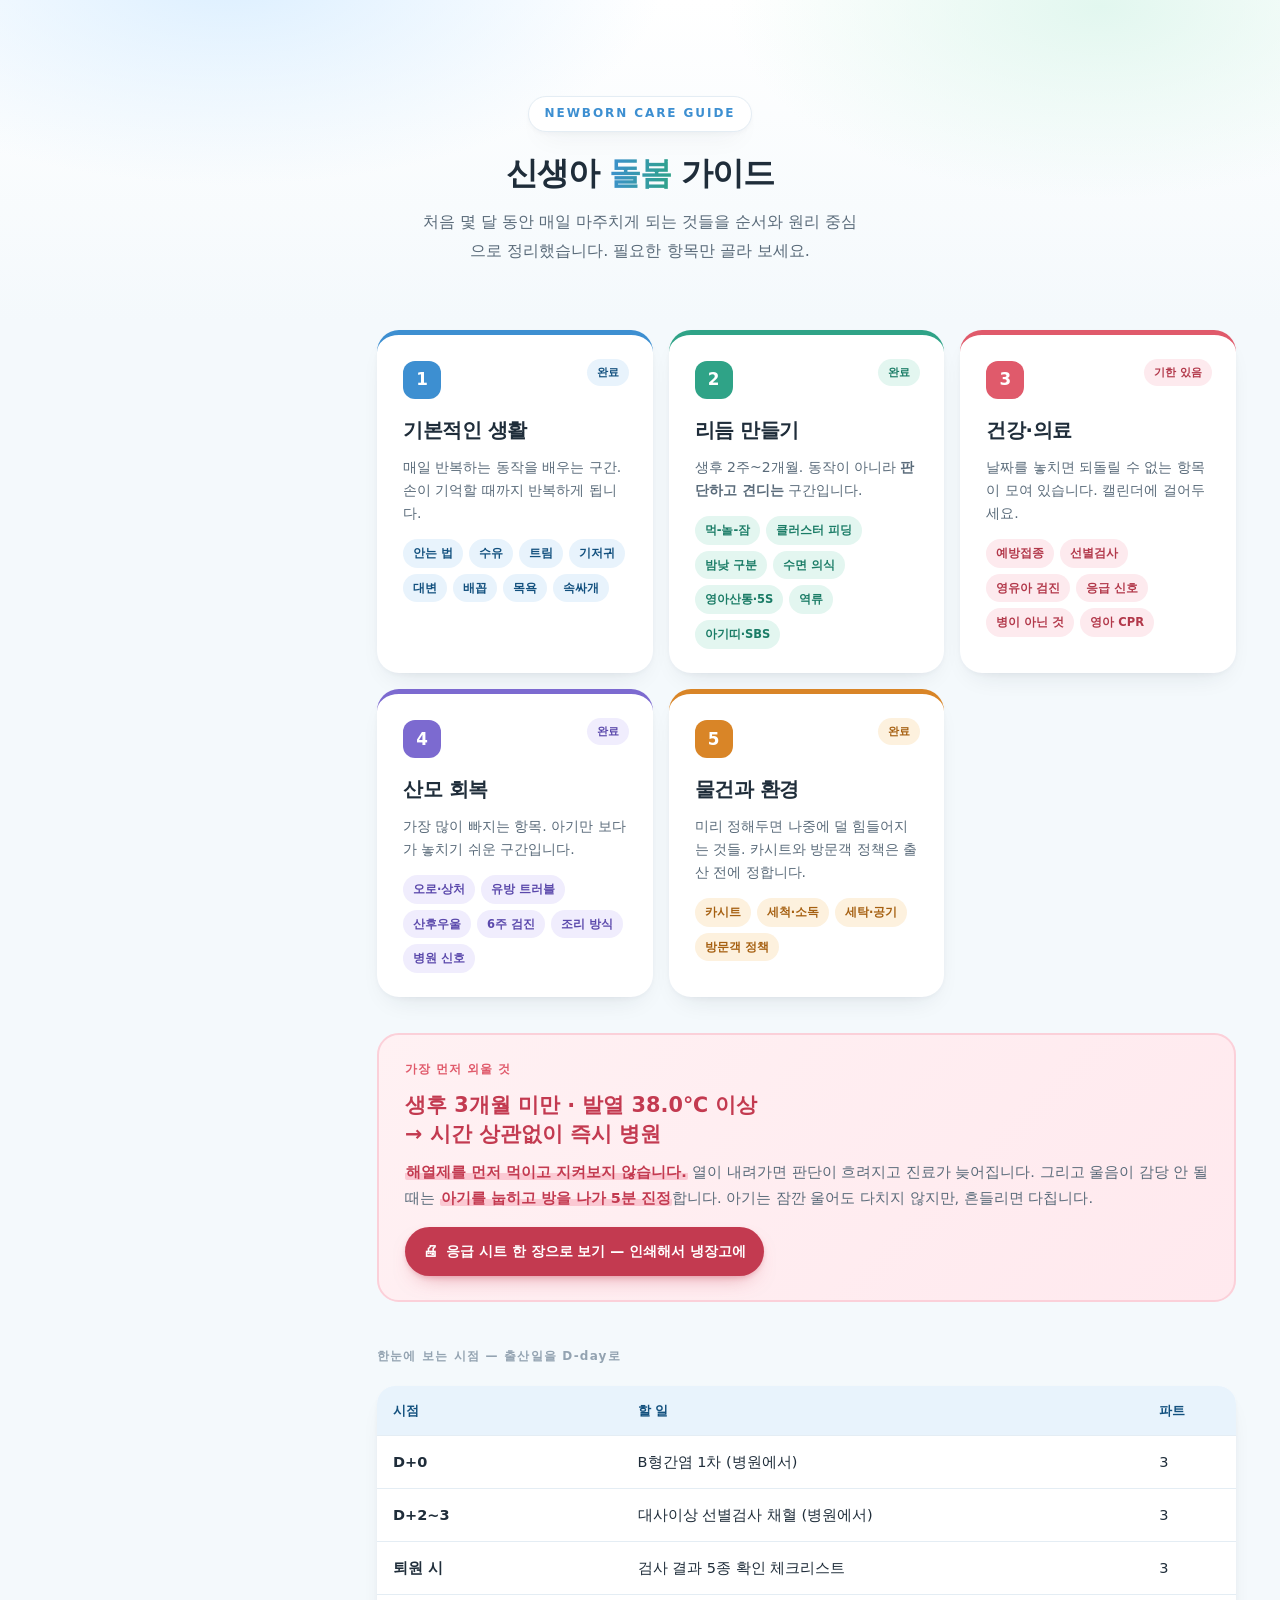
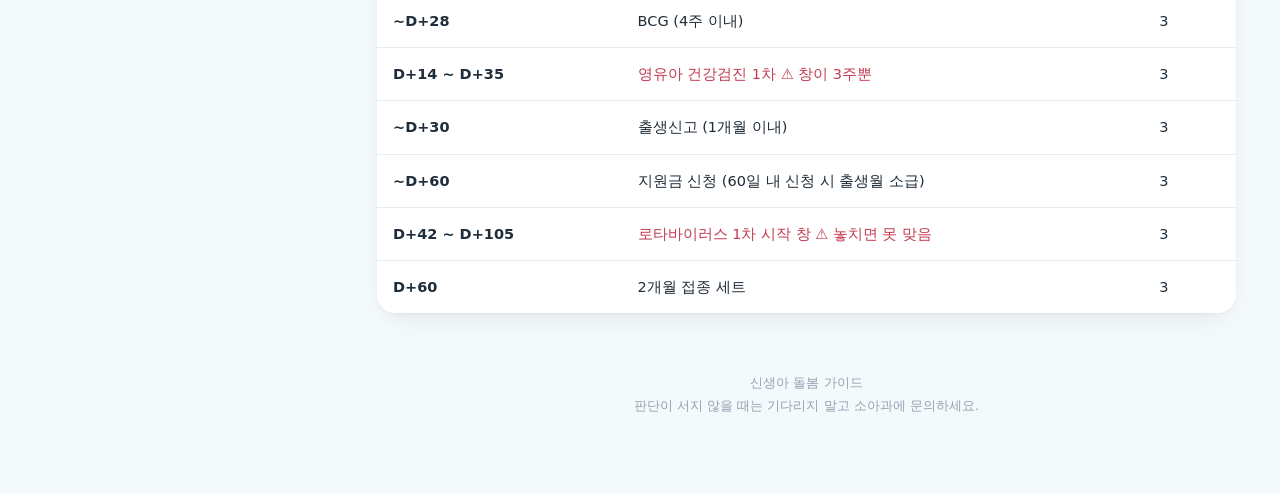
==== index.html @ a9ea8e29 "feat: PART 4·5 본문 작성 및 응급 시트 추가 - PART 4 산모 회복: 오로·상처, 유방 트러블, 산후우울, 6주 검진,   조리 방식, 산모 응급 신호 섹션 작성 " ====
<!DOCTYPE html>
<html lang="ko">
<head>
<meta charset="UTF-8">
<meta name="viewport" content="width=device-width, initial-scale=1">
<title>신생아 돌봄 가이드</title>
<link rel="stylesheet" href="style.css">
</head>
<body class="home">

<div class="hero">
  <div class="wrap">
    <p class="eyebrow">NEWBORN CARE GUIDE</p>
    <h1>신생아 <span class="grad">돌봄</span> 가이드</h1>
    <p class="lede">처음 몇 달 동안 매일 마주치게 되는 것들을 순서와 원리 중심으로 정리했습니다. 필요한 항목만 골라 보세요.</p>
  </div>
</div>

<main class="wrap" style="max-width:1000px">

  <div class="cards">

    <a class="card ready" href="part1.html" style="--c:#3d8fd1;--cbg:#e8f3fc;--cdk:#12507e">
      <span class="flag">완료</span>
      <span class="cnum">1</span>
      <h3>기본적인 생활</h3>
      <p>매일 반복하는 동작을 배우는 구간. 손이 기억할 때까지 반복하게 됩니다.</p>
      <div class="tags">
        <span>안는 법</span><span>수유</span><span>트림</span><span>기저귀</span>
        <span>대변</span><span>배꼽</span><span>목욕</span><span>속싸개</span>
      </div>
    </a>

    <a class="card ready" href="part2.html" style="--c:#2fa387;--cbg:#e3f6f0;--cdk:#1a7c66">
      <span class="flag">완료</span>
      <span class="cnum">2</span>
      <h3>리듬 만들기</h3>
      <p>생후 2주~2개월. 동작이 아니라 <b>판단하고 견디는</b> 구간입니다.</p>
      <div class="tags">
        <span>먹-놀-잠</span><span>클러스터 피딩</span><span>밤낮 구분</span>
        <span>수면 의식</span><span>영아산통·5S</span><span>역류</span><span>아기띠·SBS</span>
      </div>
    </a>

    <a class="card ready" href="part3.html" style="--c:#e05a6b;--cbg:#fdeaee;--cdk:#b2384a">
      <span class="flag">기한 있음</span>
      <span class="cnum">3</span>
      <h3>건강·의료</h3>
      <p>날짜를 놓치면 되돌릴 수 없는 항목이 모여 있습니다. 캘린더에 걸어두세요.</p>
      <div class="tags">
        <span>예방접종</span><span>선별검사</span><span>영유아 검진</span>
        <span>응급 신호</span><span>병이 아닌 것</span><span>영아 CPR</span>
      </div>
    </a>

    <a class="card ready" href="part4.html" style="--c:#7c6ad0;--cbg:#f0edfd;--cdk:#5a48ab">
      <span class="flag">완료</span>
      <span class="cnum">4</span>
      <h3>산모 회복</h3>
      <p>가장 많이 빠지는 항목. 아기만 보다가 놓치기 쉬운 구간입니다.</p>
      <div class="tags">
        <span>오로·상처</span><span>유방 트러블</span><span>산후우울</span>
        <span>6주 검진</span><span>조리 방식</span><span>병원 신호</span>
      </div>
    </a>

    <a class="card ready" href="part5.html" style="--c:#d98527;--cbg:#fdf1de;--cdk:#a55f10">
      <span class="flag">완료</span>
      <span class="cnum">5</span>
      <h3>물건과 환경</h3>
      <p>미리 정해두면 나중에 덜 힘들어지는 것들. 카시트와 방문객 정책은 출산 전에 정합니다.</p>
      <div class="tags">
        <span>카시트</span><span>세척·소독</span><span>세탁·공기</span><span>방문객 정책</span>
      </div>
    </a>

  </div>

  <div class="home-note">
    <h4>가장 먼저 외울 것</h4>
    <p class="big">생후 3개월 미만 · 발열 38.0℃ 이상<br>→ 시간 상관없이 즉시 병원</p>
    <p><strong>해열제를 먼저 먹이고 지켜보지 않습니다.</strong> 열이 내려가면 판단이 흐려지고 진료가 늦어집니다. 그리고 울음이 감당 안 될 때는 <strong>아기를 눕히고 방을 나가 5분 진정</strong>합니다. 아기는 잠깐 울어도 다치지 않지만, 흔들리면 다칩니다.</p>
    <p class="sheet-link"><a href="emergency.html">응급 시트 한 장으로 보기 — 인쇄해서 냉장고에</a></p>
  </div>

  <p class="home-sec-title">한눈에 보는 시점 — 출산일을 D-day로</p>
  <div class="table-scroll">
    <table>
      <thead><tr><th>시점</th><th>할 일</th><th>파트</th></tr></thead>
      <tbody>
        <tr><td>D+0</td><td class="wrapok">B형간염 1차 (병원에서)</td><td>3</td></tr>
        <tr><td>D+2~3</td><td class="wrapok">대사이상 선별검사 채혈 (병원에서)</td><td>3</td></tr>
        <tr><td>퇴원 시</td><td class="wrapok">검사 결과 5종 확인 체크리스트</td><td>3</td></tr>
        <tr><td>~D+28</td><td class="wrapok">BCG (4주 이내)</td><td>3</td></tr>
        <tr><td>D+14 ~ D+35</td><td class="wrapok bad">영유아 건강검진 1차 ⚠️ 창이 3주뿐</td><td>3</td></tr>
        <tr><td>~D+30</td><td class="wrapok">출생신고 (1개월 이내)</td><td>3</td></tr>
        <tr><td>~D+60</td><td class="wrapok">지원금 신청 (60일 내 신청 시 출생월 소급)</td><td>3</td></tr>
        <tr><td>D+42 ~ D+105</td><td class="wrapok bad">로타바이러스 1차 시작 창 ⚠️ 놓치면 못 맞음</td><td>3</td></tr>
        <tr><td>D+60</td><td class="wrapok">2개월 접종 세트</td><td>3</td></tr>
      </tbody>
    </table>
  </div>

</main>

<footer>
  <div class="wrap" style="max-width:1000px">
    신생아 돌봄 가이드<br>
    판단이 서지 않을 때는 기다리지 말고 소아과에 문의하세요.
  </div>
</footer>

</body>
</html>
---- style.css ----
/* ============================================================
   신생아 돌봄 가이드 — 공통 스타일
   각 페이지는 <body class="p1"> ~ <body class="p5"> 로 테마 색을 정합니다.
   ============================================================ */
:root{
  --bg:#f4f9fc;
  --card:#ffffff;
  --ink:#1f2d3a;
  --ink-2:#5a6b7a;
  --ink-3:#93a3b1;
  --line:#e4edf4;

  --sky:#3d8fd1;      --sky-bg:#e8f3fc;      --sky-2:#6fb6e8;   --sky-dk:#12507e;
  --mint:#2fa387;     --mint-bg:#e3f6f0;     --mint-2:#5fc7ab;  --mint-dk:#1a7c66;
  --rose:#e05a6b;     --rose-bg:#fdeaee;     --rose-2:#f08a97;  --rose-dk:#b2384a;
  --lilac:#7c6ad0;    --lilac-bg:#f0edfd;    --lilac-2:#a294e4; --lilac-dk:#5a48ab;
  --apricot:#d98527;  --apricot-bg:#fdf1de;  --apricot-2:#efa74e; --apricot-dk:#a55f10;

  --radius:18px;
  --shadow:0 2px 4px rgba(31,45,58,.03), 0 12px 28px -14px rgba(31,45,58,.14);
  --sans:"Pretendard","Malgun Gothic","Apple SD Gothic Neo",system-ui,-apple-system,sans-serif;

  /* 기본 테마(홈) */
  --theme:#3d8fd1; --theme-2:#6fb6e8; --theme-bg:#e8f3fc; --theme-dk:#12507e;
}
body.p1{--theme:#3d8fd1;--theme-2:#6fb6e8;--theme-bg:#e8f3fc;--theme-dk:#12507e}
body.p2{--theme:#2fa387;--theme-2:#5fc7ab;--theme-bg:#e3f6f0;--theme-dk:#1a7c66}
body.p3{--theme:#e05a6b;--theme-2:#f08a97;--theme-bg:#fdeaee;--theme-dk:#b2384a}
body.p4{--theme:#7c6ad0;--theme-2:#a294e4;--theme-bg:#f0edfd;--theme-dk:#5a48ab}
body.p5{--theme:#d98527;--theme-2:#efa74e;--theme-bg:#fdf1de;--theme-dk:#a55f10}

*{box-sizing:border-box}
html{scroll-behavior:smooth}
body{
  margin:0;background:var(--bg);color:var(--ink);
  font-family:var(--sans);font-size:16px;line-height:1.8;
  -webkit-font-smoothing:antialiased;
}
.wrap{max-width:800px;margin:0 auto;padding:0 22px}

/* ============ 사이드바 ============ */
nav.toc{
  position:fixed;top:0;height:100vh;width:210px;z-index:20;
  left:max(16px,calc(50% - 525px));
  display:flex;flex-direction:column;justify-content:center;
  padding:24px 0;overflow-y:auto;scrollbar-width:none;
}
nav.toc::-webkit-scrollbar{display:none}
nav.toc .wrap{display:flex;flex-direction:column;gap:2px;max-width:none;padding:0}

nav.toc .home{
  display:flex;align-items:center;gap:8px;text-decoration:none;
  font-size:13px;font-weight:700;color:var(--ink-2);
  padding:8px 13px;border-radius:11px;margin-bottom:6px;transition:.16s;
}
nav.toc .home::before{content:"←";font-size:14px}
nav.toc .home:hover{background:#fff;color:var(--theme);box-shadow:var(--shadow)}

nav.toc .toc-title{
  font-size:11px;font-weight:800;letter-spacing:.1em;color:var(--theme);
  padding:14px 13px 8px;margin:0;
}
nav.toc a.item{
  display:flex;align-items:center;gap:9px;text-decoration:none;
  color:var(--ink-2);font-weight:600;font-size:13.5px;
  padding:7px 13px;border-radius:11px;white-space:nowrap;
  border-left:3px solid transparent;transition:.16s;
}
nav.toc a.item .dot{
  width:7px;height:7px;border-radius:50%;background:#cddced;
  flex:0 0 auto;transition:.16s;
}
nav.toc a.item:hover{color:var(--theme);background:#fff;box-shadow:var(--shadow)}
nav.toc a.item:hover .dot{background:var(--theme)}
nav.toc a.item.active{
  color:var(--theme-dk);background:#fff;box-shadow:var(--shadow);
  border-left-color:var(--theme);
}
nav.toc a.item.active .dot{background:var(--theme);box-shadow:0 0 0 4px color-mix(in srgb,var(--theme) 18%,transparent)}

/* 파트 이동 */
nav.toc .parts{margin-top:18px;padding-top:14px;border-top:1px solid var(--line)}
nav.toc .parts a{
  display:block;text-decoration:none;font-size:12.5px;font-weight:600;
  color:var(--ink-3);padding:5px 13px;border-radius:9px;transition:.16s;
}
nav.toc .parts a:hover{background:#fff;color:var(--ink)}
nav.toc .parts a.here{color:var(--theme-dk);font-weight:800}
nav.toc .parts a.todo{color:#c3ceda}

/* 본문 오프셋 */
@media(min-width:1180px){
  header .wrap,main.wrap,footer .wrap{
    margin-left:max(256px,calc(50% - 285px));margin-right:22px;
  }
  header.page-head{text-align:left}
}

/* 좁은 화면 → 상단 가로바 */
@media(max-width:1179px){
  nav.toc{
    position:sticky;top:0;left:auto;height:auto;width:auto;padding:0;
    flex-direction:row;background:rgba(244,249,252,.94);backdrop-filter:blur(12px);
    border-bottom:1px solid var(--line);
  }
  nav.toc .toc-title,nav.toc .parts{display:none}
  nav.toc .wrap{
    flex-direction:row;align-items:center;gap:7px;overflow-x:auto;max-width:800px;
    padding:11px 22px;scrollbar-width:none;
  }
  nav.toc .wrap::-webkit-scrollbar{display:none}
  nav.toc .home{margin:0;background:#fff;border:1px solid var(--line);flex:0 0 auto;padding:6px 12px}
  nav.toc a.item{
    flex:0 0 auto;font-size:13px;padding:6px 13px;border-radius:99px;
    background:#fff;border:1px solid var(--line);border-left-width:1px;
  }
  nav.toc a.item .dot{display:none}
  nav.toc a.item.active{border-color:var(--theme);color:var(--theme-dk)}
}

/* ============ 페이지 헤더 ============ */
header.page-head{
  padding:70px 0 44px;position:relative;overflow:hidden;
  background:
    radial-gradient(700px 340px at 15% -10%, var(--theme-bg) 0%, transparent 64%),
    linear-gradient(180deg,#ffffff 0%, var(--bg) 100%);
}
.part-badge{
  display:inline-block;font-size:11.5px;letter-spacing:.14em;font-weight:800;
  color:var(--theme);background:#fff;border:1px solid var(--line);
  padding:6px 15px;border-radius:99px;margin:0 0 18px;box-shadow:var(--shadow);
}
header.page-head h1{
  font-size:clamp(1.9rem,1.1rem+3.2vw,2.9rem);line-height:1.22;
  margin:0 0 14px;font-weight:800;letter-spacing:-.03em;
}
header.page-head .subtitle{color:var(--ink-2);font-size:.95rem;margin:0 0 18px;font-weight:500}
header.page-head .lede{color:var(--ink-2);font-size:1rem;margin:0;max-width:48ch}

/* ============ 섹션 ============ */
section{padding:44px 0 24px;scroll-margin-top:70px}
.sec-head{display:flex;align-items:center;gap:14px;margin-bottom:4px}
.sec-num{
  flex:0 0 auto;width:44px;height:44px;border-radius:14px;display:grid;place-items:center;
  font-size:1.15rem;font-weight:800;color:#fff;
  background:linear-gradient(140deg,var(--theme),var(--theme-2));
  box-shadow:0 8px 16px -8px color-mix(in srgb,var(--theme) 70%,transparent);
}
h2{font-size:1.7rem;margin:0;font-weight:800;letter-spacing:-.025em}
.sec-sub{color:var(--ink-3);font-size:.92rem;margin:0 0 22px;padding-left:58px}
@media(max-width:560px){.sec-sub{padding-left:0}}

h3{font-size:1.02rem;margin:30px 0 10px;font-weight:700;letter-spacing:-.015em}
h3::before{content:"";display:inline-block;width:6px;height:16px;border-radius:3px;
  background:linear-gradient(var(--theme),var(--theme-2));margin-right:10px;vertical-align:-3px}
p{margin:0 0 14px}
strong{font-weight:700;color:var(--theme-dk);
  background:linear-gradient(transparent 60%,color-mix(in srgb,var(--theme) 20%,#fff) 60%);
  padding:0 1px;border-radius:2px}

ul,ol{margin:0 0 16px;padding-left:22px}
li{margin:0 0 8px}
li::marker{color:var(--theme)}

.plain{background:var(--card);border-radius:var(--radius);padding:20px 24px;box-shadow:var(--shadow);margin:18px 0}
.plain ul:last-child,.plain p:last-child{margin-bottom:0}

/* ============ 콜아웃 ============ */
.box{
  border-radius:var(--radius);padding:20px 24px;margin:18px 0;
  background:var(--card);box-shadow:var(--shadow);border-left:5px solid var(--sky);
}
.box .label{display:inline-flex;align-items:center;gap:7px;font-size:12px;font-weight:800;letter-spacing:.04em;margin-bottom:10px}
.box .label::before{font-size:14px}
.box p:last-child,.box ul:last-child,.box ol:last-child{margin-bottom:0}

.box.why{border-left-color:var(--sky);background:linear-gradient(100deg,var(--sky-bg) 0%,#fff 55%)}
.box.why .label{color:var(--sky)}
.box.why .label::before{content:"💡"}
.box.why strong{color:var(--sky-dk);background:linear-gradient(transparent 60%,#d7ecfb 60%)}

.box.do{border-left-color:var(--mint);background:linear-gradient(100deg,var(--mint-bg) 0%,#fff 55%)}
.box.do .label{color:var(--mint)}
.box.do .label::before{content:"✅"}
.box.do strong{color:var(--mint-dk);background:linear-gradient(transparent 60%,#cdeee4 60%)}

.box.miss{border-left-color:var(--apricot);background:linear-gradient(100deg,var(--apricot-bg) 0%,#fff 55%)}
.box.miss .label{color:var(--apricot)}
.box.miss .label::before{content:"⚠️"}
.box.miss strong{color:var(--apricot-dk);background:linear-gradient(transparent 60%,#fbe4bc 60%)}

.box.stop{border-left-color:var(--rose);background:linear-gradient(100deg,var(--rose-bg) 0%,#fff 55%)}
.box.stop .label{color:var(--rose)}
.box.stop .label::before{content:"🚫"}
.box.stop strong{color:var(--rose-dk);background:linear-gradient(transparent 60%,#fbd7de 60%)}

.box.info{border-left-color:var(--lilac);background:linear-gradient(100deg,var(--lilac-bg) 0%,#fff 55%)}
.box.info .label{color:var(--lilac)}
.box.info .label::before{content:"📌"}
.box.info strong{color:var(--lilac-dk);background:linear-gradient(transparent 60%,#e0daf9 60%)}

/* 목숨이 걸린 블록 */
.box.critical{
  border:none;border-left:none;padding:26px;
  background:linear-gradient(135deg,#fff1f3 0%,#ffe9ee 100%);
  box-shadow:0 2px 4px rgba(224,90,107,.06), 0 14px 34px -16px rgba(224,90,107,.45);
  outline:2px solid #fbd0d9;outline-offset:-2px;
}
.box.critical .label{color:var(--rose)}
.box.critical .label::before{content:"❗"}
.box.critical .big{font-size:1.35rem;line-height:1.45;font-weight:800;margin:0 0 12px;color:#c33a50;letter-spacing:-.02em}
.box.critical strong{color:#c33a50;background:linear-gradient(transparent 58%,#fbc9d3 58%)}
.box.critical li::marker{color:var(--rose)}

/* 병원 신호 */
.hospital{
  border-radius:var(--radius);padding:20px 24px;margin:18px 0;
  background:var(--card);box-shadow:var(--shadow);border:1.5px dashed #f3b4be;
}
.hospital .label{display:inline-flex;align-items:center;gap:7px;color:var(--rose);
  font-size:12px;font-weight:800;letter-spacing:.04em;margin-bottom:10px}
.hospital .label::before{content:"🏥";font-size:14px}
.hospital ul{margin-bottom:0}
.hospital li::marker{color:var(--rose)}
.hospital strong{color:var(--rose-dk);background:linear-gradient(transparent 60%,#fbd7de 60%)}

/* ============ 단계 목록 ============ */
ol.steps{list-style:none;padding:0;counter-reset:s;margin:18px 0}
ol.steps li{
  counter-increment:s;position:relative;padding:12px 18px 12px 54px;margin-bottom:9px;
  background:var(--card);border-radius:13px;box-shadow:0 1px 2px rgba(31,45,58,.04);
}
ol.steps li::before{
  content:counter(s);position:absolute;left:15px;top:12px;
  width:26px;height:26px;border-radius:9px;
  background:linear-gradient(140deg,var(--theme),var(--theme-2));color:#fff;
  font-size:13px;font-weight:800;display:grid;place-items:center;
}

/* ============ 플로우 ============ */
.flow{
  display:flex;flex-wrap:wrap;align-items:center;gap:8px;
  background:var(--card);border-radius:var(--radius);padding:18px 20px;
  box-shadow:var(--shadow);margin:18px 0;
}
.flow span{
  font-size:14px;padding:6px 13px;border-radius:99px;
  background:var(--theme-bg);color:var(--theme-dk);font-weight:600;white-space:nowrap;
}
.flow span.last{background:var(--rose-bg);color:var(--rose-dk)}
.flow i{color:var(--ink-3);font-style:normal;font-size:13px}

/* ============ 표 ============ */
.table-scroll{overflow-x:auto;margin:18px 0;border-radius:var(--radius);box-shadow:var(--shadow);background:var(--card)}
table{width:100%;border-collapse:collapse;font-size:14.5px;min-width:440px}
th,td{padding:13px 16px;text-align:left;border-bottom:1px solid var(--line);vertical-align:top}
th{background:var(--theme-bg);color:var(--theme-dk);font-weight:700;font-size:13px;white-space:nowrap}
tr:last-child td{border-bottom:none}
tbody tr:hover{background:#fafcfe}
td:first-child{font-weight:700;white-space:nowrap;color:var(--ink)}
td.good{color:#1f7f68}
td.bad{color:#c33a50}
td.wrapok{white-space:normal}

/* ============ 참고 링크 ============ */
.refs{margin:22px 0 4px}
.refs .rlabel{font-size:11.5px;letter-spacing:.08em;color:var(--ink-3);font-weight:700;display:block;margin-bottom:9px}
.refs a{
  display:inline-flex;align-items:center;gap:7px;text-decoration:none;
  font-size:13.5px;font-weight:600;color:var(--lilac);background:var(--lilac-bg);
  padding:7px 14px;border-radius:11px;margin:0 7px 7px 0;transition:.16s;
}
.refs a::before{content:"▶";font-size:9px}
.refs a:hover{background:#e5e0fb;transform:translateY(-1px)}

/* ============ 페이지 이동 ============ */
.pager{display:flex;gap:12px;flex-wrap:wrap;margin:44px 0 0}
.pager a{
  flex:1 1 220px;text-decoration:none;background:var(--card);border-radius:var(--radius);
  padding:18px 22px;box-shadow:var(--shadow);transition:.16s;
}
.pager a:hover{transform:translateY(-2px)}
.pager .dir{display:block;font-size:11.5px;font-weight:800;letter-spacing:.1em;color:var(--ink-3);margin-bottom:5px}
.pager .name{display:block;font-size:15px;font-weight:700;color:var(--ink)}
.pager a.next{text-align:right}

footer{padding:40px 0 76px;color:var(--ink-3);font-size:13px;text-align:center}

/* ============ 준비 중 페이지 ============ */
.todo-list{background:var(--card);border-radius:var(--radius);padding:24px 28px;box-shadow:var(--shadow);margin:18px 0}
.todo-list li{color:var(--ink-2)}
.stub-note{
  margin:26px 0;padding:22px 26px;border-radius:var(--radius);
  background:linear-gradient(120deg,var(--theme-bg),#fff);color:var(--ink-2);font-size:14.5px;
}

/* ============ 홈 ============ */
.hero{
  padding:96px 0 56px;text-align:center;
  background:
    radial-gradient(700px 340px at 18% -8%, #dcefff 0%, transparent 62%),
    radial-gradient(620px 320px at 86% 2%, #e2f7ef 0%, transparent 60%),
    linear-gradient(180deg,#fff 0%, var(--bg) 100%);
}
.hero .eyebrow{
  display:inline-block;font-size:12px;letter-spacing:.16em;font-weight:700;
  color:var(--sky);background:#fff;border:1px solid var(--line);
  padding:6px 16px;border-radius:99px;margin:0 0 22px;box-shadow:var(--shadow);
}
.hero h1{font-size:clamp(2.1rem,1.1rem+3.8vw,3.3rem);line-height:1.2;margin:0 0 16px;font-weight:800;letter-spacing:-.03em}
.hero h1 .grad{background:linear-gradient(100deg,var(--sky),var(--mint));-webkit-background-clip:text;background-clip:text;color:transparent}
.hero .lede{color:var(--ink-2);margin:0 auto;max-width:44ch}

.cards{display:grid;grid-template-columns:repeat(auto-fit,minmax(258px,1fr));gap:16px;margin:8px 0 0}
.card{
  display:block;text-decoration:none;color:inherit;background:var(--card);
  border-radius:22px;padding:26px 26px 24px;box-shadow:var(--shadow);
  border-top:5px solid var(--c);transition:.18s;position:relative;
}
.card:hover{transform:translateY(-4px);box-shadow:0 4px 8px rgba(31,45,58,.05),0 20px 40px -18px rgba(31,45,58,.28)}
.card .cnum{
  display:inline-flex;align-items:center;justify-content:center;
  width:38px;height:38px;border-radius:12px;color:#fff;font-weight:800;font-size:1.05rem;
  background:var(--c);margin-bottom:14px;
}
.card h3{margin:0 0 8px;font-size:1.22rem;font-weight:800;letter-spacing:-.02em}
.card h3::before{display:none}
.card p{margin:0 0 14px;font-size:14px;color:var(--ink-2);line-height:1.65}
.card .tags{display:flex;flex-wrap:wrap;gap:6px}
.card .tags span{font-size:11.5px;font-weight:600;padding:4px 10px;border-radius:99px;background:var(--cbg);color:var(--cdk)}
.card .flag{
  position:absolute;top:24px;right:24px;font-size:11px;font-weight:800;
  padding:4px 10px;border-radius:99px;background:#eef3f7;color:var(--ink-3);
}
.card.ready .flag{background:var(--cbg);color:var(--cdk)}

.home-note{
  margin:36px 0 0;padding:26px 28px;border-radius:22px;
  background:linear-gradient(135deg,#fff1f3,#ffe9ee);outline:2px solid #fbd0d9;outline-offset:-2px;
}
.home-note h4{margin:0 0 10px;font-size:12px;font-weight:800;letter-spacing:.08em;color:var(--rose)}
.home-note .big{font-size:1.3rem;font-weight:800;color:#c33a50;margin:0 0 10px;line-height:1.4}
.home-note p{margin:0;font-size:14.5px;color:var(--ink-2)}
.home-note strong{color:#c33a50;background:linear-gradient(transparent 58%,#fbc9d3 58%)}
.home-sec-title{font-size:12px;font-weight:800;letter-spacing:.1em;color:var(--ink-3);margin:44px 0 14px}

.sheet-link{margin:16px 0 0!important}
.sheet-link a{
  display:inline-flex;align-items:center;gap:8px;text-decoration:none;
  font-size:14px;font-weight:800;color:#fff;background:#c33a50;
  padding:11px 18px;border-radius:99px;transition:.16s;
  box-shadow:0 2px 4px rgba(195,58,80,.18),0 10px 22px -12px rgba(195,58,80,.6);
}
.sheet-link a::before{content:"🖨";font-size:15px}
.sheet-link a:hover{background:#a82b40;transform:translateY(-2px)}

/* ============ 인쇄 ============ */
@media print{
  nav.toc,.refs,.pager{display:none}
  body{background:#fff;font-size:11pt;line-height:1.6}
  header.page-head,.hero{background:none;padding:0 0 18px;text-align:left}
  header .wrap,main.wrap,footer .wrap{margin-left:auto!important;margin-right:auto!important}
  section{padding:20px 0}
  .box,.hospital,.table-scroll,ol.steps li,.flow,.card{box-shadow:none;page-break-inside:avoid}
  .box,.hospital{border:1px solid #bbb}
  .box.critical{outline:3px solid #000;background:#fff}
  .sec-num{background:#333!important;box-shadow:none}
}
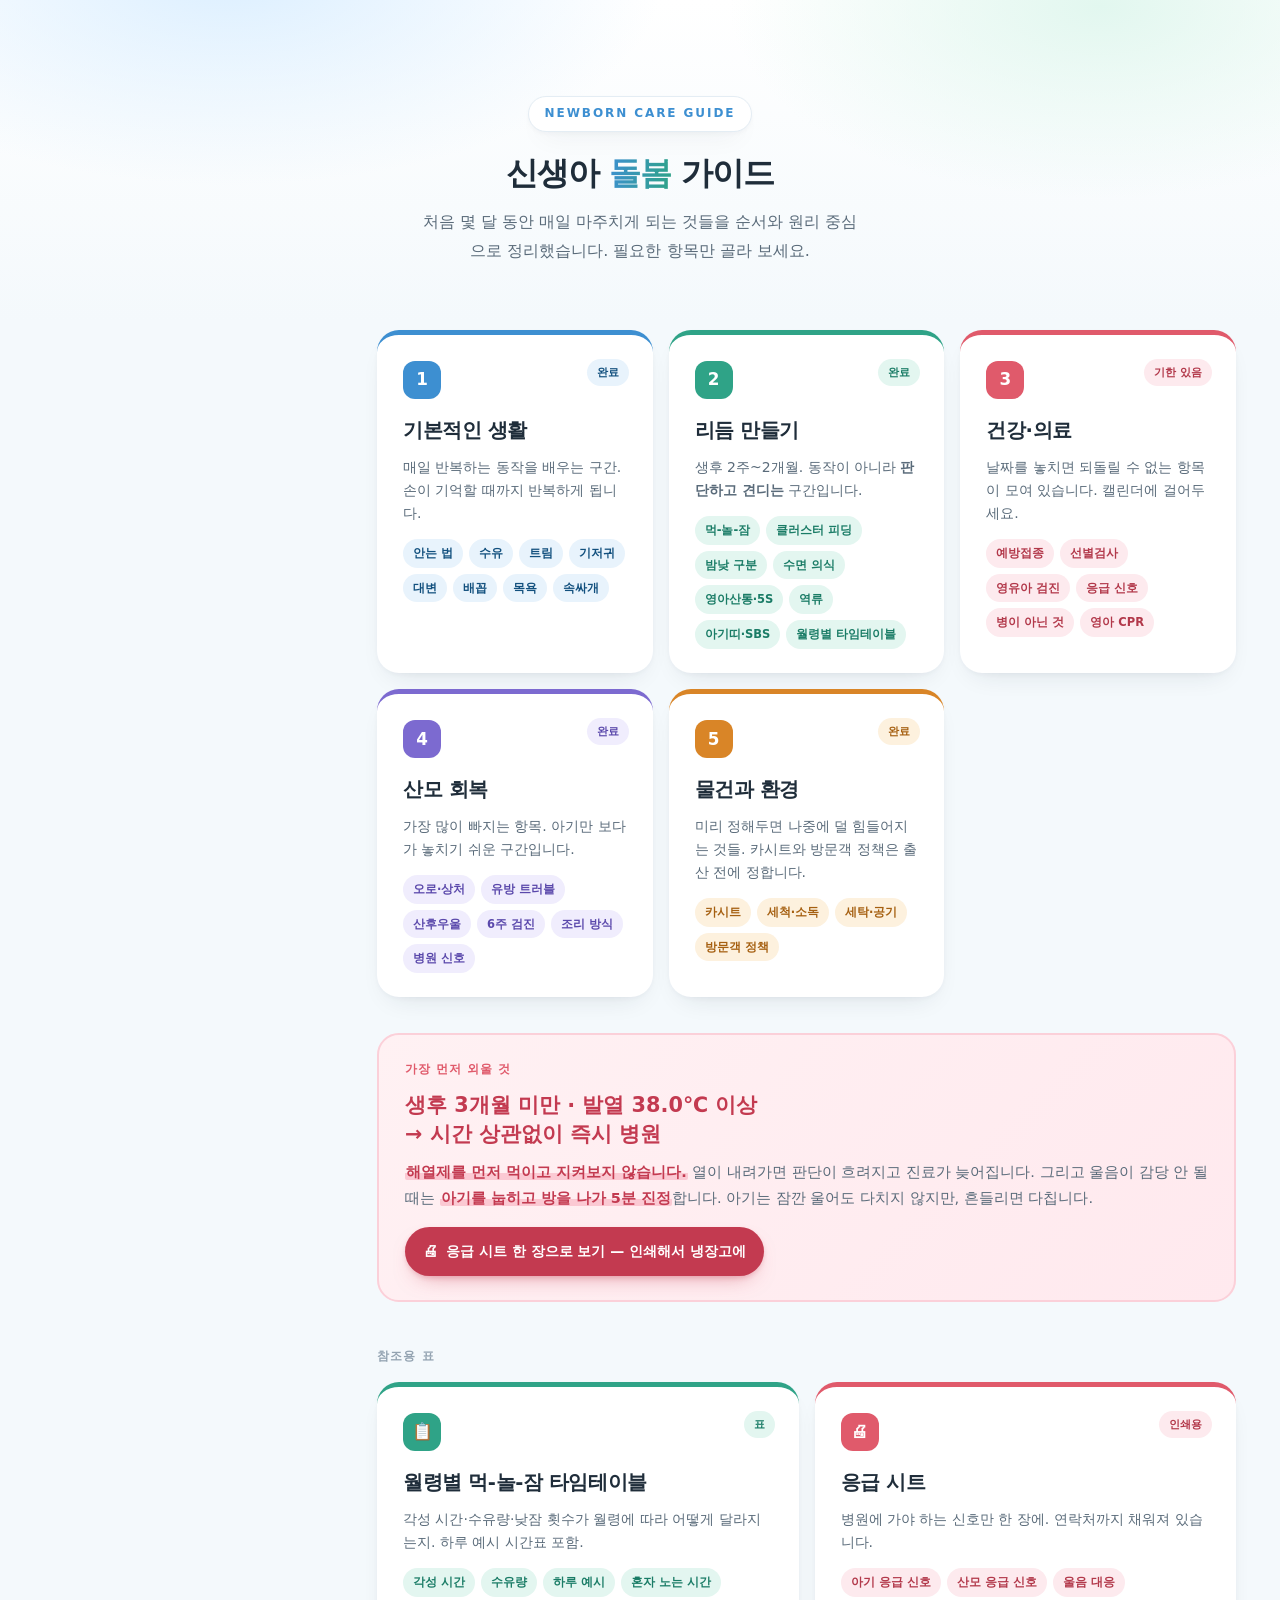
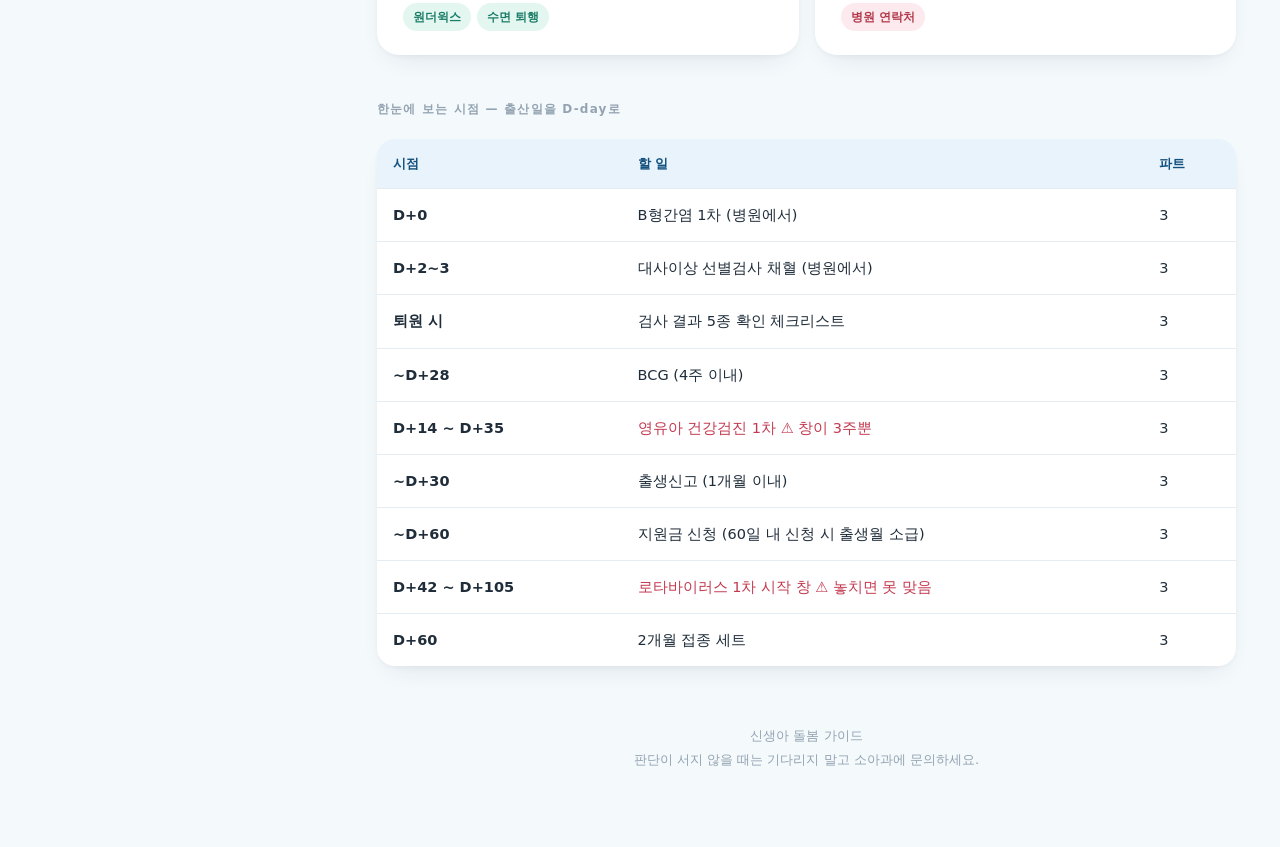
==== commit de273ea5: "feat: 월령별 먹-놀-잠 타임테이블 페이지 추가" ====
--- a/index.html
+++ b/index.html
@@ -39,6 +39,7 @@
       <div class="tags">
         <span>먹-놀-잠</span><span>클러스터 피딩</span><span>밤낮 구분</span>
         <span>수면 의식</span><span>영아산통·5S</span><span>역류</span><span>아기띠·SBS</span>
+        <span>월령별 타임테이블</span>
       </div>
     </a>
 
@@ -83,6 +84,31 @@
     <p class="sheet-link"><a href="emergency.html">응급 시트 한 장으로 보기 — 인쇄해서 냉장고에</a></p>
   </div>
 
+  <p class="home-sec-title">참조용 표</p>
+  <div class="cards">
+    <a class="card ready" href="rhythm.html" style="--c:#2fa387;--cbg:#e3f6f0;--cdk:#1a7c66">
+      <span class="flag">표</span>
+      <span class="cnum">📋</span>
+      <h3>월령별 먹-놀-잠 타임테이블</h3>
+      <p>각성 시간·수유량·낮잠 횟수가 월령에 따라 어떻게 달라지는지. 하루 예시 시간표 포함.</p>
+      <div class="tags">
+        <span>각성 시간</span><span>수유량</span><span>하루 예시</span>
+        <span>혼자 노는 시간</span><span>원더윅스</span><span>수면 퇴행</span>
+      </div>
+    </a>
+
+    <a class="card ready" href="emergency.html" style="--c:#e05a6b;--cbg:#fdeaee;--cdk:#b2384a">
+      <span class="flag">인쇄용</span>
+      <span class="cnum">🖨</span>
+      <h3>응급 시트</h3>
+      <p>병원에 가야 하는 신호만 한 장에. 연락처까지 채워져 있습니다.</p>
+      <div class="tags">
+        <span>아기 응급 신호</span><span>산모 응급 신호</span>
+        <span>울음 대응</span><span>병원 연락처</span>
+      </div>
+    </a>
+  </div>
+
   <p class="home-sec-title">한눈에 보는 시점 — 출산일을 D-day로</p>
   <div class="table-scroll">
     <table>
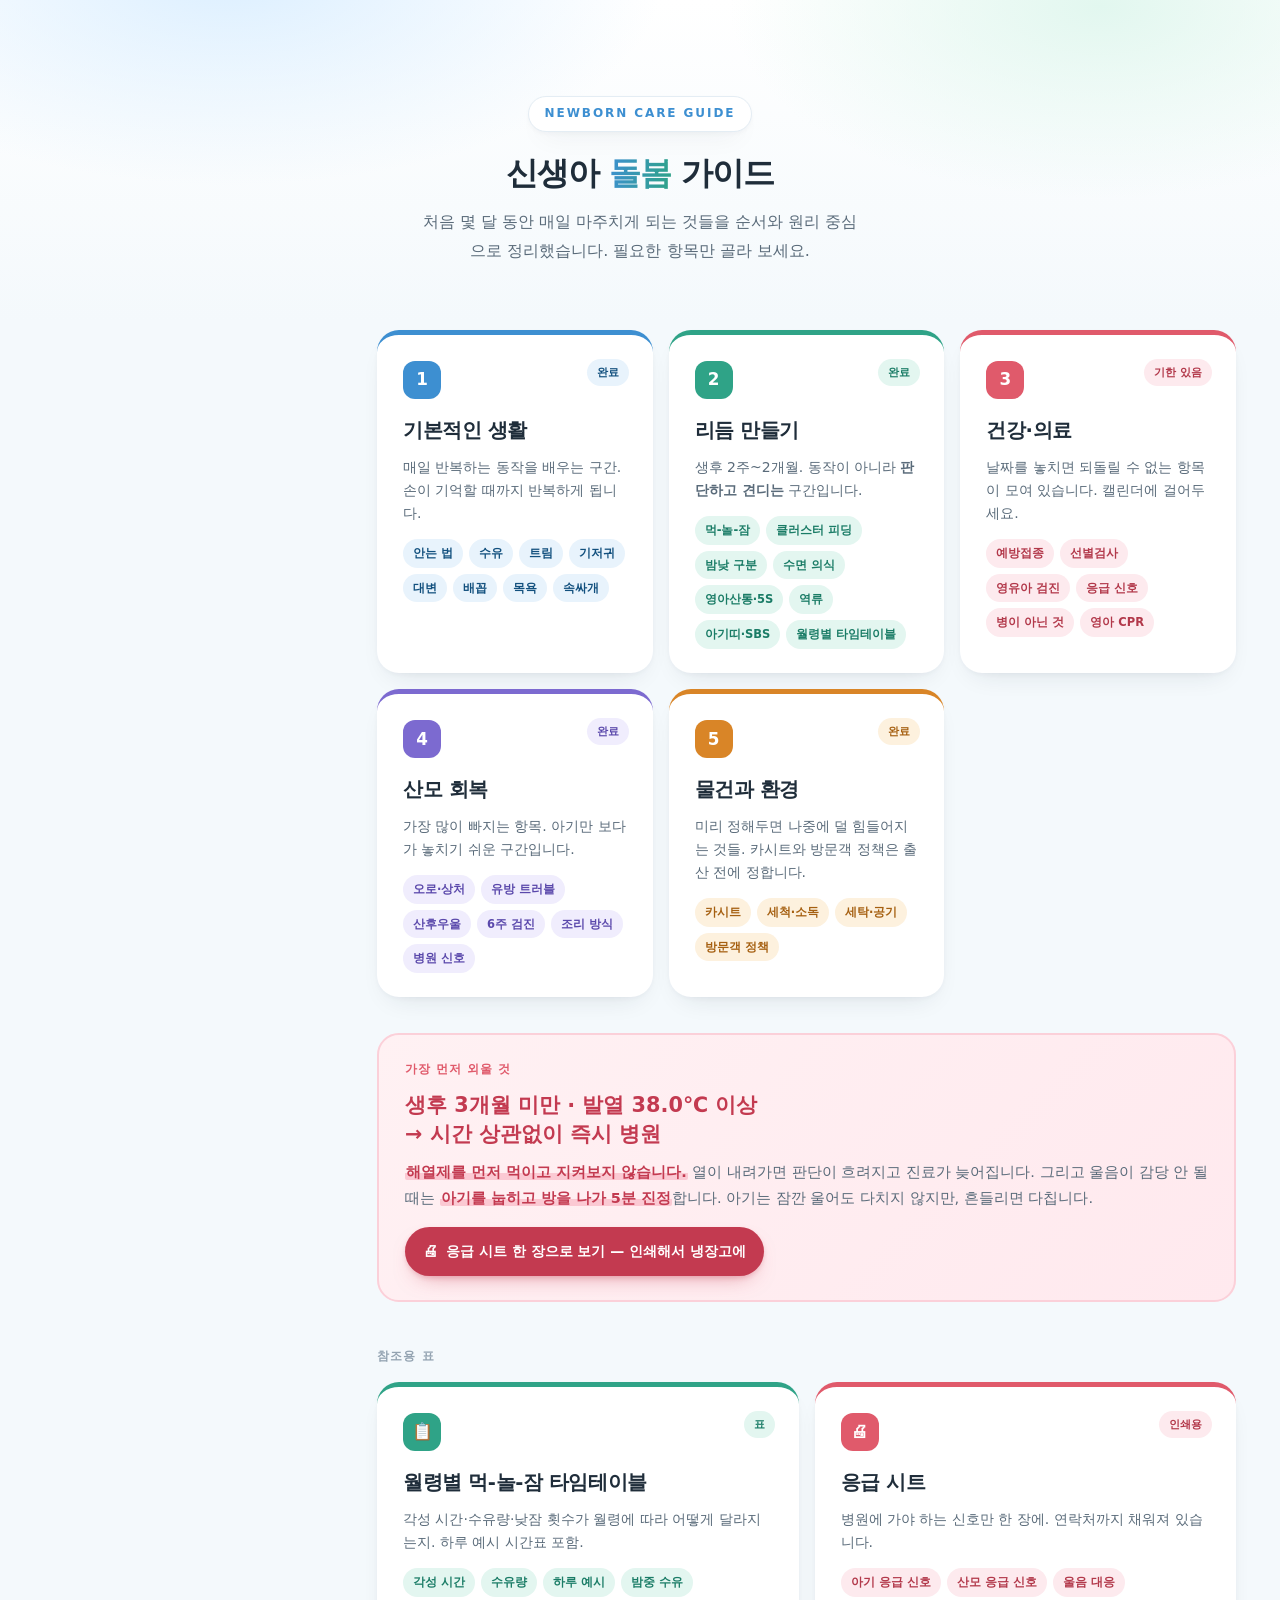
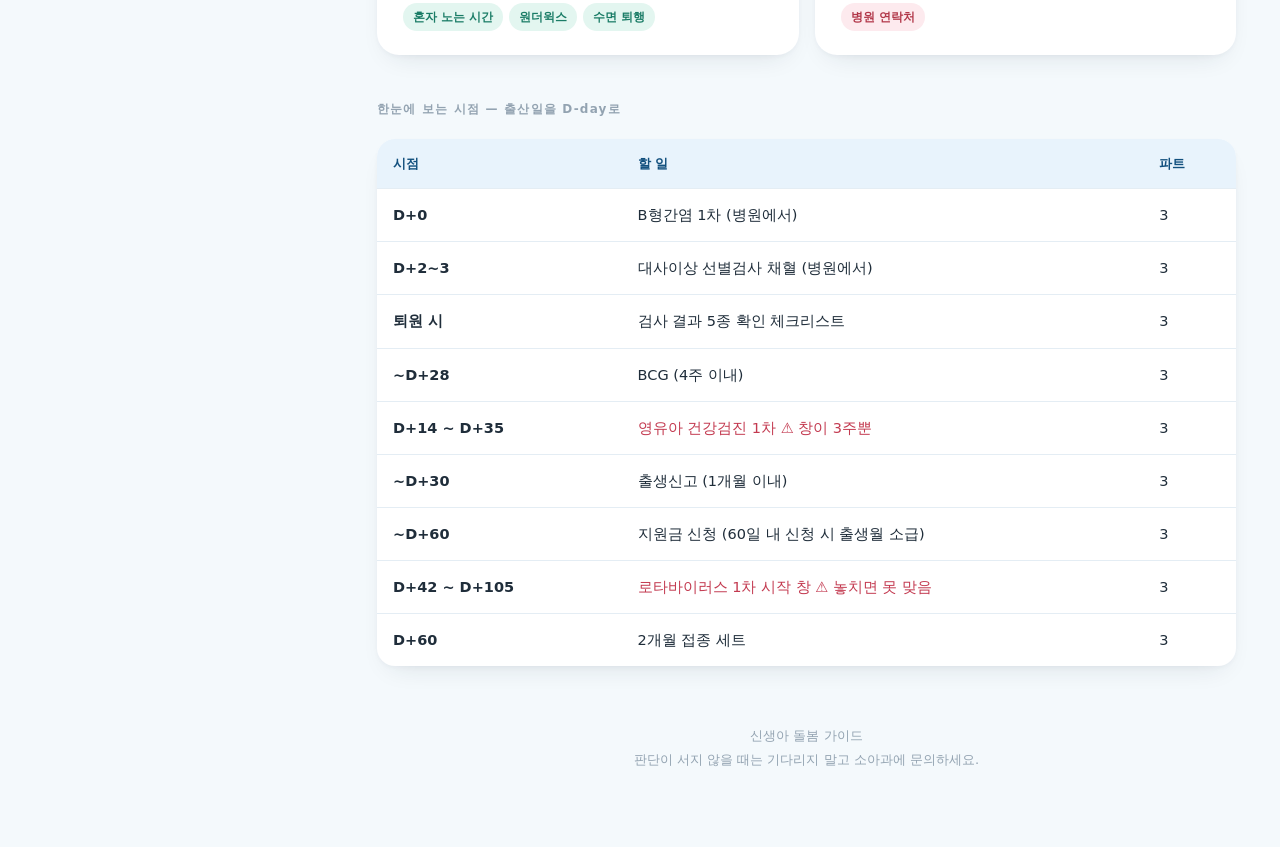
==== commit 3180e1b3: "feat: 타임테이블에 밤중 수유 섹션 추가" ====
--- a/index.html
+++ b/index.html
@@ -92,7 +92,7 @@
       <h3>월령별 먹-놀-잠 타임테이블</h3>
       <p>각성 시간·수유량·낮잠 횟수가 월령에 따라 어떻게 달라지는지. 하루 예시 시간표 포함.</p>
       <div class="tags">
-        <span>각성 시간</span><span>수유량</span><span>하루 예시</span>
+        <span>각성 시간</span><span>수유량</span><span>하루 예시</span><span>밤중 수유</span>
         <span>혼자 노는 시간</span><span>원더윅스</span><span>수면 퇴행</span>
       </div>
     </a>
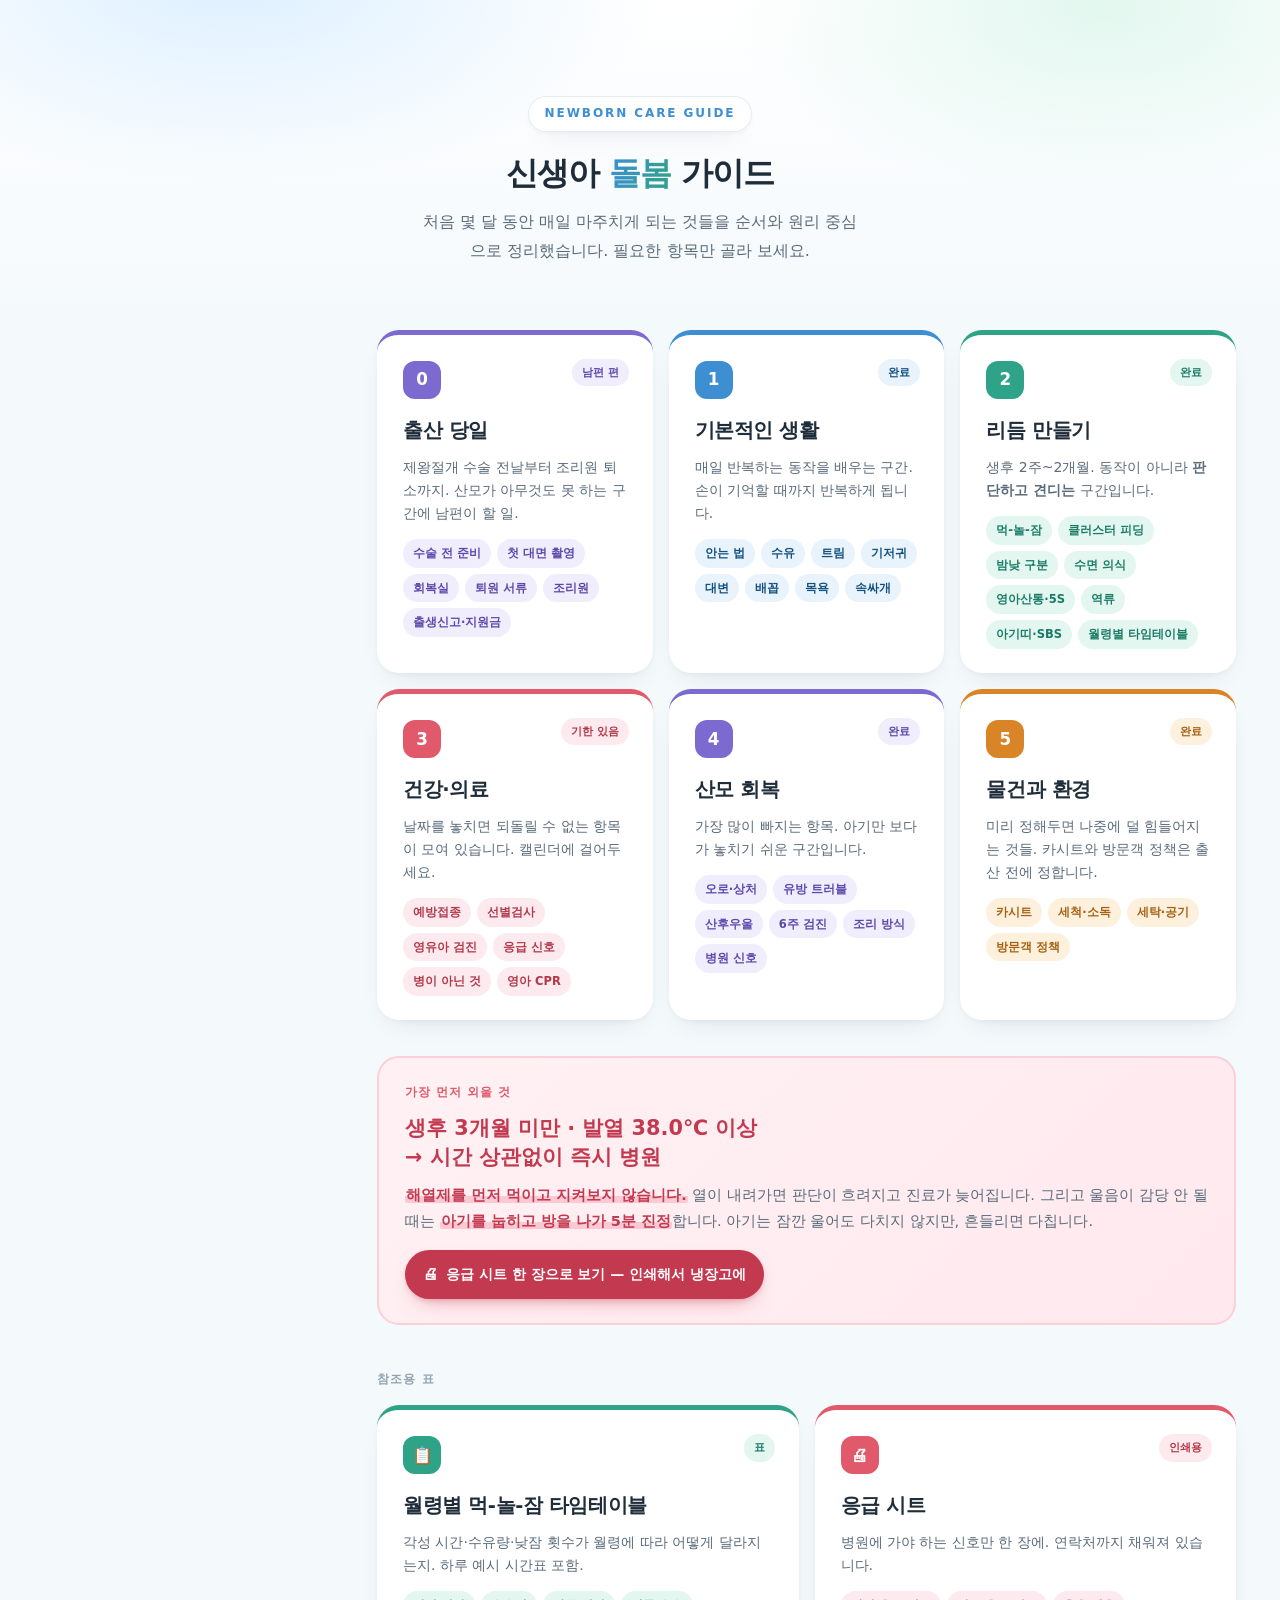
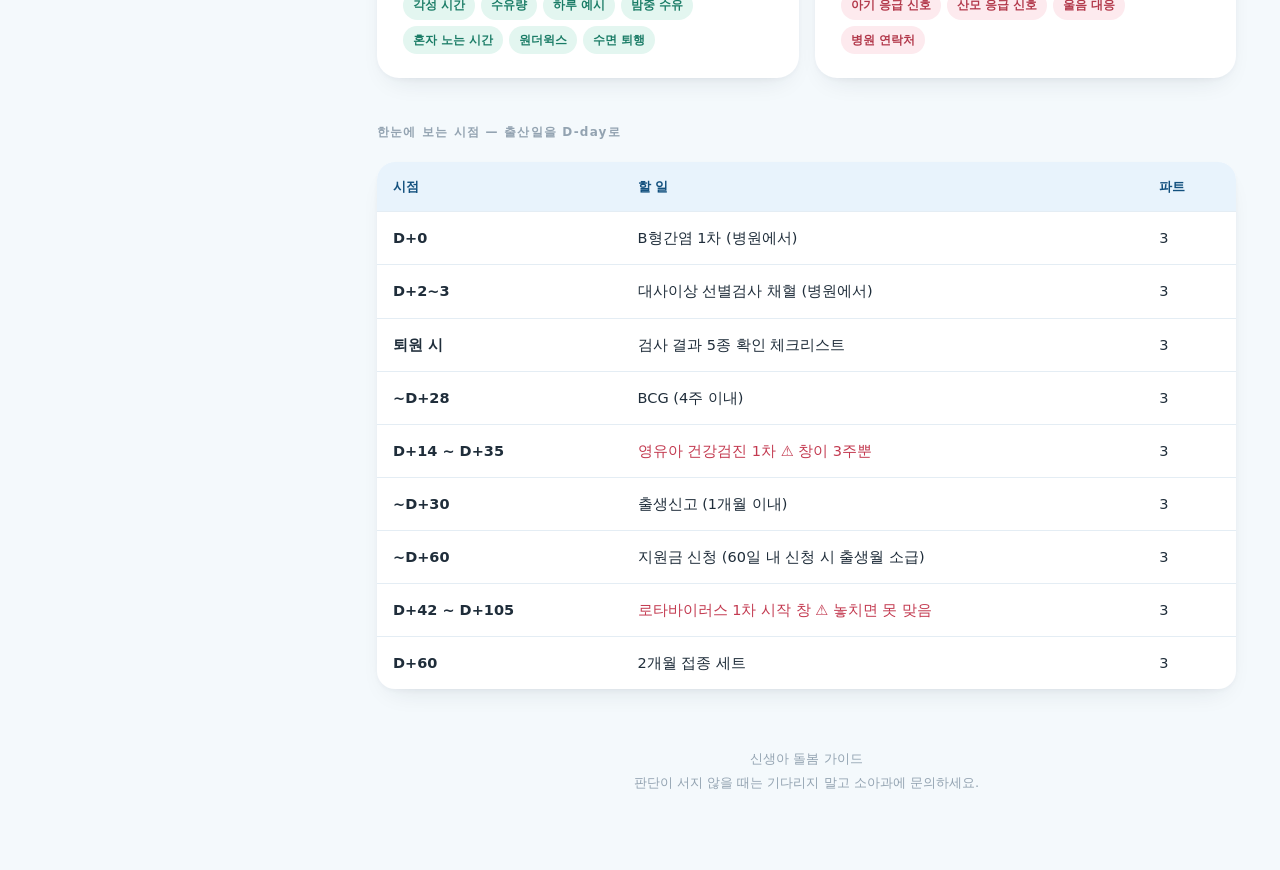
==== commit 1784820e: "feat: PART 0 출산 당일 — 남편 편 추가 - birth.html 신설: 제왕절개 수술 전 준비 → 수술 당일 → 회복실 →   입원 중 → 퇴원·조리원 이동 → 조리원 " ====
--- a/index.html
+++ b/index.html
@@ -19,6 +19,17 @@
 <main class="wrap" style="max-width:1000px">
 
   <div class="cards">
+
+    <a class="card ready" href="birth.html" style="--c:#7c6ad0;--cbg:#f0edfd;--cdk:#5a48ab">
+      <span class="flag">남편 편</span>
+      <span class="cnum">0</span>
+      <h3>출산 당일</h3>
+      <p>제왕절개 수술 전날부터 조리원 퇴소까지. 산모가 아무것도 못 하는 구간에 남편이 할 일.</p>
+      <div class="tags">
+        <span>수술 전 준비</span><span>첫 대면 촬영</span><span>회복실</span>
+        <span>퇴원 서류</span><span>조리원</span><span>출생신고·지원금</span>
+      </div>
+    </a>
 
     <a class="card ready" href="part1.html" style="--c:#3d8fd1;--cbg:#e8f3fc;--cdk:#12507e">
       <span class="flag">완료</span>
--- a/style.css
+++ b/style.css
@@ -354,6 +354,32 @@
 .sheet-link a::before{content:"🖨";font-size:15px}
 .sheet-link a:hover{background:#a82b40;transform:translateY(-2px)}
 
+/* ============ 타임테이블 (rhythm.html) ============ */
+.jump{display:flex;flex-wrap:wrap;gap:8px;margin:0 0 8px}
+.jump a{
+  display:inline-flex;align-items:center;text-decoration:none;
+  font-size:14px;font-weight:800;color:var(--theme-dk);background:var(--theme-bg);
+  padding:9px 16px;border-radius:99px;transition:.16s;
+}
+.jump a:hover{background:var(--theme);color:#fff;transform:translateY(-2px)}
+
+.mcard{background:var(--card);border-radius:var(--radius);box-shadow:var(--shadow);padding:4px 24px;margin:18px 0}
+.mcard .row{display:grid;grid-template-columns:104px 1fr;gap:16px;padding:16px 0;border-bottom:1px solid var(--line)}
+.mcard .row:last-child{border-bottom:0}
+.mcard .k{font-size:14px;font-weight:800;color:var(--theme-dk);padding-top:2px;white-space:nowrap}
+.mcard .v{font-size:15px;line-height:1.7}
+.mcard .v p{margin:0 0 7px}
+.mcard .v p:last-child{margin-bottom:0}
+.mcard .v .sub{font-size:13.5px;color:var(--ink-3)}
+.mcard .v strong{color:var(--theme-dk);background:linear-gradient(transparent 60%,var(--theme-bg) 60%)}
+.mcard .row.warn .k{color:var(--rose)}
+.mcard .row.warn .v strong{color:var(--rose-dk);background:linear-gradient(transparent 60%,#fbd7de 60%)}
+@media(max-width:560px){
+  .mcard{padding:4px 18px}
+  .mcard .row{grid-template-columns:1fr;gap:6px;padding:14px 0}
+}
+@media print{.jump{display:none}.mcard{box-shadow:none;border:1px solid #bbb;page-break-inside:avoid}}
+
 /* ============ 인쇄 ============ */
 @media print{
   nav.toc,.refs,.pager{display:none}
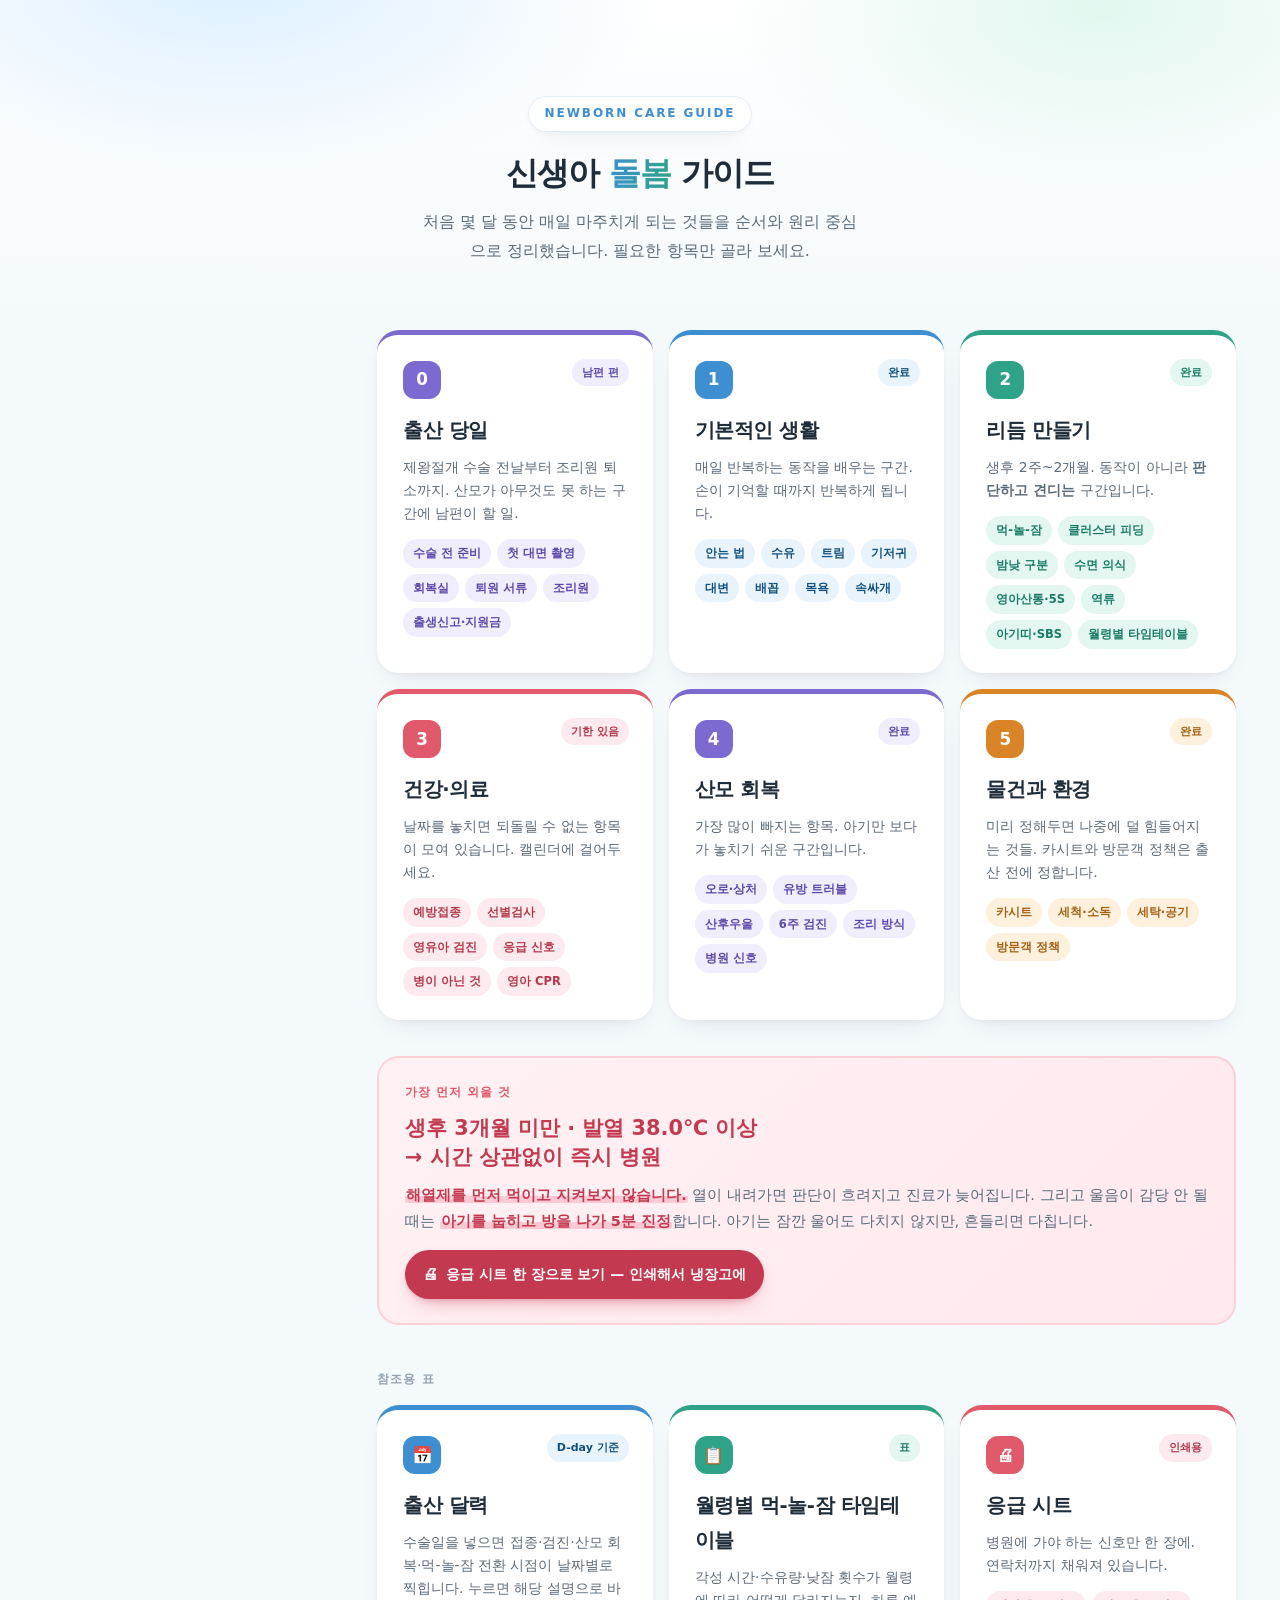
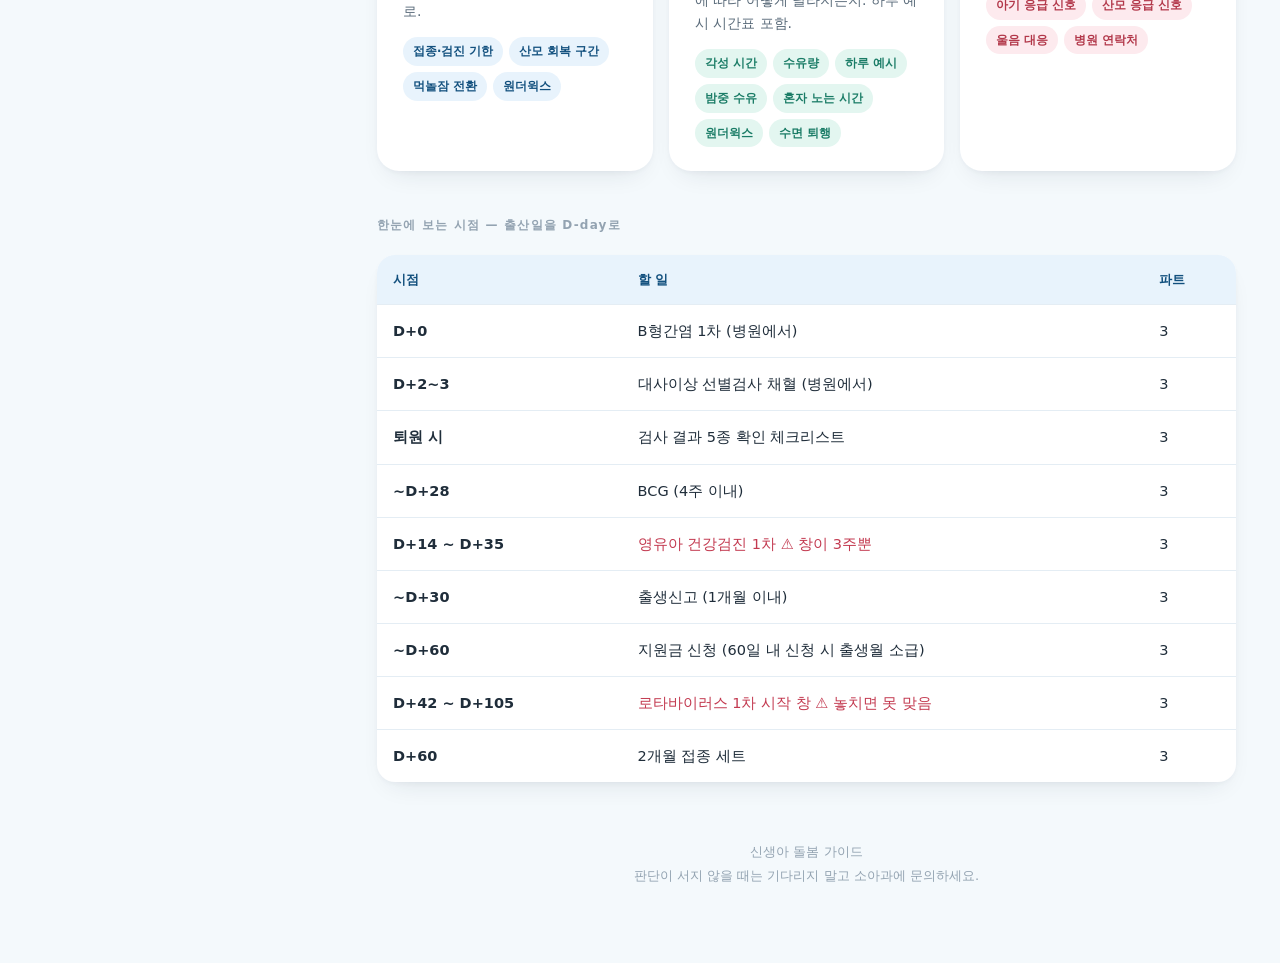
==== commit 64e0f43c: "feat: 출산 달력 페이지 추가 (calendar.html) - calendar.js: 사이트 전체 시점 58건을 D-day 오프셋으로 한 파일에 정리   (출산 당일·아기 의료" ====
--- a/index.html
+++ b/index.html
@@ -97,6 +97,16 @@
 
   <p class="home-sec-title">참조용 표</p>
   <div class="cards">
+    <a class="card ready" href="calendar.html" style="--c:#3d8fd1;--cbg:#e8f3fc;--cdk:#12507e">
+      <span class="flag">D-day 기준</span>
+      <span class="cnum">📅</span>
+      <h3>출산 달력</h3>
+      <p>수술일을 넣으면 접종·검진·산모 회복·먹-놀-잠 전환 시점이 날짜별로 찍힙니다. 누르면 해당 설명으로 바로.</p>
+      <div class="tags">
+        <span>접종·검진 기한</span><span>산모 회복 구간</span><span>먹놀잠 전환</span><span>원더윅스</span>
+      </div>
+    </a>
+
     <a class="card ready" href="rhythm.html" style="--c:#2fa387;--cbg:#e3f6f0;--cdk:#1a7c66">
       <span class="flag">표</span>
       <span class="cnum">📋</span>
--- a/style.css
+++ b/style.css
@@ -380,6 +380,81 @@
 }
 @media print{.jump{display:none}.mcard{box-shadow:none;border:1px solid #bbb;page-break-inside:avoid}}
 
+.sub-note{display:block;margin-top:8px;font-size:13px;color:var(--ink-2);line-height:1.6}
+
+/* ============ 출산 달력 (calendar.html) ============ */
+body.cal{--theme:#3d8fd1;--theme-2:#6fb6e8;--theme-bg:#e8f3fc;--theme-dk:#12507e}
+.cal-setup{display:flex;flex-wrap:wrap;align-items:center;gap:10px;background:var(--card);border-radius:var(--radius);box-shadow:var(--shadow);padding:16px 20px;margin:0 0 10px}
+.cal-setup label{font-size:13px;font-weight:800;color:var(--ink-2)}
+.cal-setup input[type=date]{font:inherit;font-size:15px;padding:8px 12px;border:1px solid var(--line);border-radius:10px;background:#fff;color:var(--ink)}
+.cal-setup button,.cal-controls button{font:inherit;font-size:13.5px;font-weight:800;padding:8px 16px;border:0;border-radius:99px;cursor:pointer;background:var(--theme);color:#fff;transition:.16s}
+.cal-setup button:hover,.cal-controls button:hover{transform:translateY(-1px);filter:brightness(1.05)}
+.cal-setup .status{font-size:13.5px;color:var(--ink-2);margin-left:auto}
+.cal-note{font-size:13px;color:var(--ink-3);margin:0 0 18px}
+
+.cal-controls{display:flex;justify-content:space-between;align-items:center;gap:10px;margin:0 0 10px}
+.cal-controls .nav{display:flex;align-items:center;gap:8px}
+.cal-controls .nav button{background:#fff;color:var(--ink-2);border:1px solid var(--line);padding:6px 12px}
+.cal-controls .title{font-size:1.15rem;font-weight:800;letter-spacing:-.02em;min-width:7.5em;text-align:center}
+.cal-controls .jumps{display:flex;gap:6px}
+.cal-controls .jumps button{background:var(--theme-bg);color:var(--theme-dk)}
+
+.cal-legend{display:flex;flex-wrap:wrap;gap:6px 14px;font-size:12.5px;font-weight:700;color:var(--ink-2);margin:0 0 12px}
+.cal-legend span{display:inline-flex;align-items:center;gap:6px}
+.cal-legend i{width:9px;height:9px;border-radius:50%;display:inline-block}
+
+.cal-grid{display:grid;grid-template-columns:repeat(7,1fr);gap:4px;background:var(--card);border-radius:var(--radius);box-shadow:var(--shadow);padding:12px}
+.cal-grid .dow{font-size:11.5px;font-weight:800;color:var(--ink-3);text-align:center;padding:4px 0 8px}
+.cal-grid .dow.sun{color:var(--rose)}
+.cal-grid .cell{position:relative;min-height:64px;border-radius:10px;padding:6px 6px 8px;background:var(--bg);cursor:pointer;transition:.12s;display:flex;flex-direction:column;gap:3px;border:2px solid transparent}
+.cal-grid .cell.empty{background:transparent;cursor:default}
+.cal-grid .cell:not(.empty):hover{background:#fff;box-shadow:var(--shadow)}
+.cal-grid .cell .n{font-size:13.5px;font-weight:700;color:var(--ink-2);line-height:1}
+.cal-grid .cell.sun .n{color:var(--rose)}
+.cal-grid .cell.sat .n{color:var(--sky)}
+.cal-grid .cell .dd{font-size:9.5px;font-weight:800;letter-spacing:.02em;color:var(--ink-3);line-height:1}
+.cal-grid .cell.has .dd{color:var(--ink-2)}
+.cal-grid .cell .dots{display:flex;flex-wrap:wrap;gap:3px;min-height:7px;margin-top:auto}
+.cal-grid .cell .dots i{width:7px;height:7px;border-radius:50%;display:inline-block}
+.cal-grid .cell .bands{display:flex;gap:2px;height:3px}
+.cal-grid .cell .bands b{flex:1;border-radius:2px;opacity:.55}
+.cal-grid .cell.today{border-color:var(--theme)}
+.cal-grid .cell.today .n::after{content:"오늘";font-size:9px;font-weight:800;color:var(--theme);margin-left:4px}
+.cal-grid .cell.dday{background:#fdeaee}
+.cal-grid .cell.dday .n{color:#c33a50}
+.cal-grid .cell.selected{background:#fff;box-shadow:0 0 0 2px var(--theme-dk) inset}
+
+.day-panel{margin:18px 0}
+.day-panel .panel-head{display:flex;align-items:baseline;gap:12px;margin:0 0 12px}
+.day-panel .dd-big{font-size:1.6rem;font-weight:800;letter-spacing:-.03em;color:var(--theme-dk)}
+.day-panel .date{font-size:14px;color:var(--ink-2);font-weight:600}
+.day-panel .phase{background:var(--mint-bg);border-radius:14px;padding:12px 16px;margin:0 0 14px;font-size:14px}
+.day-panel .phase .k{display:block;font-size:12px;font-weight:800;letter-spacing:.04em;margin-bottom:4px}
+.day-panel .phase p{margin:0;color:var(--ink-2)}
+.day-panel .phase a{font-weight:800;color:var(--mint-dk);text-decoration:none;white-space:nowrap}
+.day-panel h3{margin:18px 0 8px}
+.day-panel .none{color:var(--ink-3);font-size:14px}
+.day-panel ul.ev{list-style:none;padding:0;margin:0}
+.day-panel ul.ev li{display:grid;grid-template-columns:10px 1fr;gap:12px;background:var(--card);border-radius:14px;box-shadow:var(--shadow);padding:14px 16px;margin:0 0 8px}
+.day-panel ul.ev li>i{width:10px;height:10px;border-radius:50%;margin-top:6px}
+.day-panel ul.ev .cat{font-size:11.5px;font-weight:800;letter-spacing:.04em;color:var(--ink-3);margin-right:8px}
+.day-panel ul.ev .when{font-size:11.5px;font-weight:700;color:var(--ink-3)}
+.day-panel ul.ev strong{display:block;margin:3px 0 2px;font-size:15px}
+.day-panel ul.ev p{margin:0 0 6px;font-size:13.5px;color:var(--ink-2)}
+.day-panel ul.ev a{font-size:13px;font-weight:800;text-decoration:none;color:var(--theme-dk)}
+
+@media(max-width:560px){
+  .cal-grid{gap:3px;padding:8px}
+  .cal-grid .cell{min-height:56px;padding:5px 4px 6px;border-radius:8px}
+  .cal-grid .cell .n{font-size:12.5px}
+  .cal-grid .cell .dd{font-size:8.5px}
+  .cal-grid .cell .dots i{width:6px;height:6px}
+  .cal-setup .status{margin-left:0;flex-basis:100%}
+}
+@media print{.cal-setup,.cal-controls,.cal-note{display:none}.cal-grid,.day-panel ul.ev li{box-shadow:none;border:1px solid #bbb}}
+
+@media(min-width:1180px){body.cal header .wrap,body.cal main.wrap,body.cal footer .wrap{margin-left:auto;margin-right:auto;max-width:920px;padding:0 22px}body.cal header.page-head{text-align:center}}
+
 /* ============ 인쇄 ============ */
 @media print{
   nav.toc,.refs,.pager{display:none}
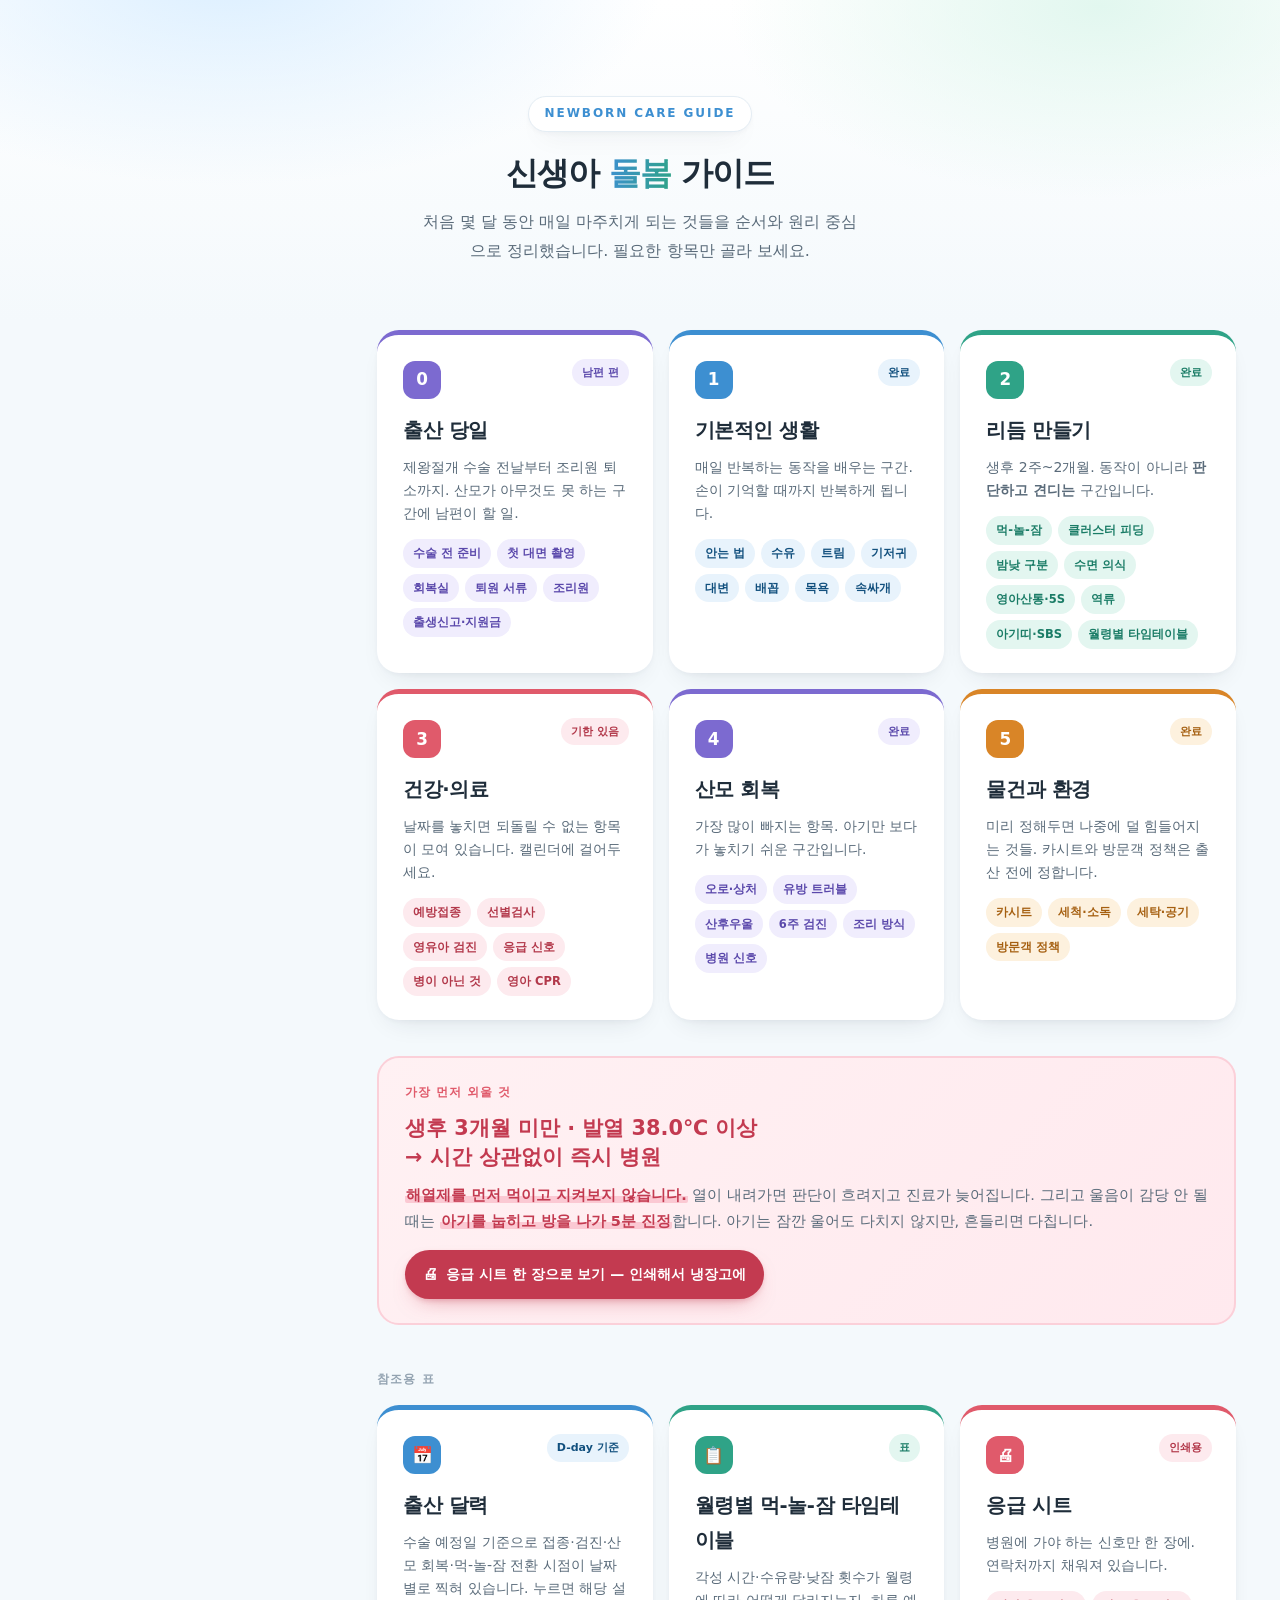
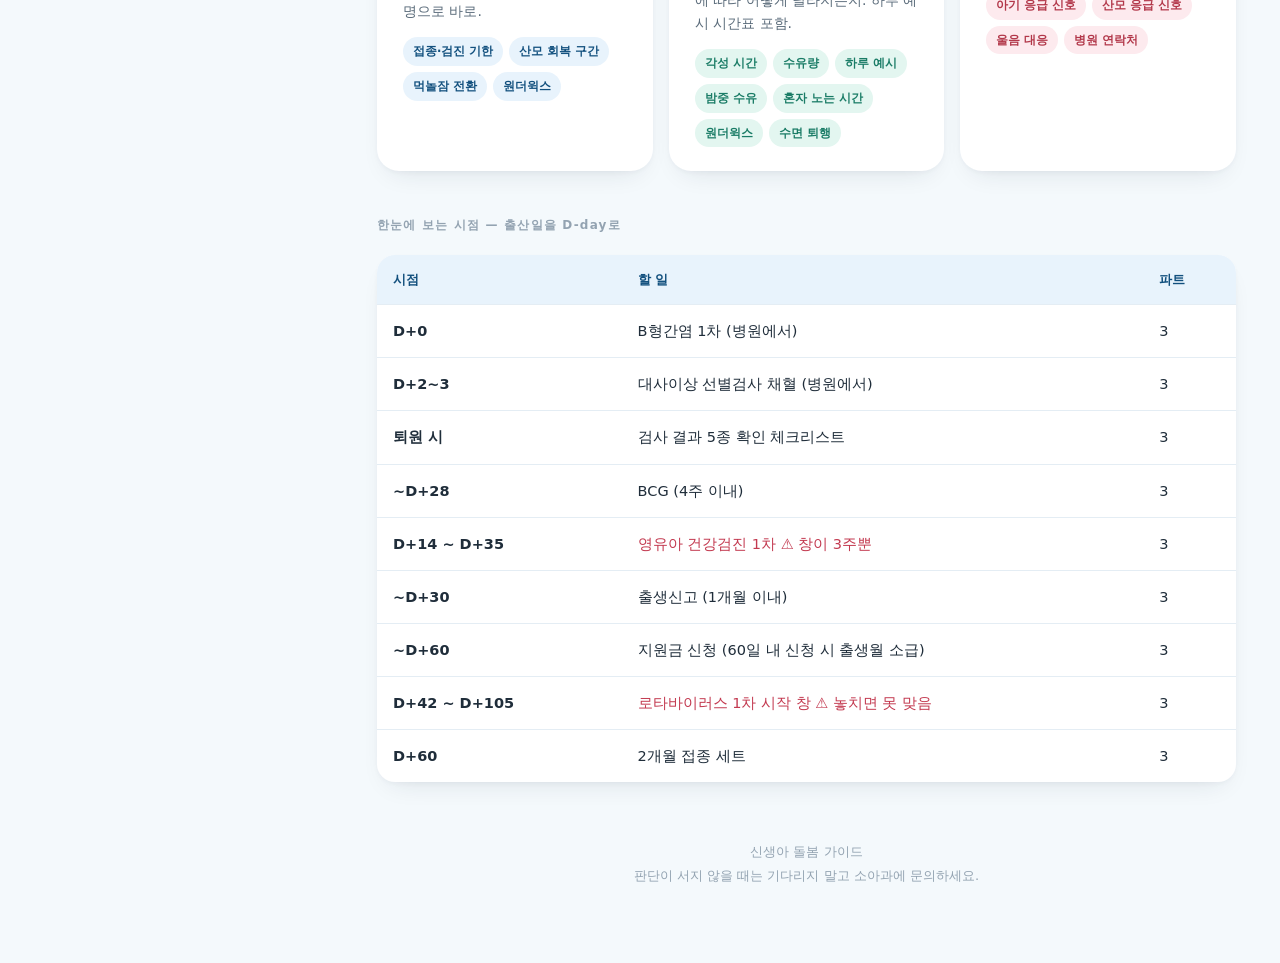
==== commit 991aca66: "feat: 달력 D-day를 수술 예정일로 고정, 입력칸 제거 Co-Authored-By: Claude Fable 5.1 <noreply@anthropic.com>" ====
--- a/index.html
+++ b/index.html
@@ -101,7 +101,7 @@
       <span class="flag">D-day 기준</span>
       <span class="cnum">📅</span>
       <h3>출산 달력</h3>
-      <p>수술일을 넣으면 접종·검진·산모 회복·먹-놀-잠 전환 시점이 날짜별로 찍힙니다. 누르면 해당 설명으로 바로.</p>
+      <p>수술 예정일 기준으로 접종·검진·산모 회복·먹-놀-잠 전환 시점이 날짜별로 찍혀 있습니다. 누르면 해당 설명으로 바로.</p>
       <div class="tags">
         <span>접종·검진 기한</span><span>산모 회복 구간</span><span>먹놀잠 전환</span><span>원더윅스</span>
       </div>
--- a/style.css
+++ b/style.css
@@ -389,7 +389,7 @@
 .cal-setup input[type=date]{font:inherit;font-size:15px;padding:8px 12px;border:1px solid var(--line);border-radius:10px;background:#fff;color:var(--ink)}
 .cal-setup button,.cal-controls button{font:inherit;font-size:13.5px;font-weight:800;padding:8px 16px;border:0;border-radius:99px;cursor:pointer;background:var(--theme);color:#fff;transition:.16s}
 .cal-setup button:hover,.cal-controls button:hover{transform:translateY(-1px);filter:brightness(1.05)}
-.cal-setup .status{font-size:13.5px;color:var(--ink-2);margin-left:auto}
+.cal-setup .status{font-size:15px;color:var(--ink-2)}
 .cal-note{font-size:13px;color:var(--ink-3);margin:0 0 18px}
 
 .cal-controls{display:flex;justify-content:space-between;align-items:center;gap:10px;margin:0 0 10px}
@@ -449,7 +449,6 @@
   .cal-grid .cell .n{font-size:12.5px}
   .cal-grid .cell .dd{font-size:8.5px}
   .cal-grid .cell .dots i{width:6px;height:6px}
-  .cal-setup .status{margin-left:0;flex-basis:100%}
 }
 @media print{.cal-setup,.cal-controls,.cal-note{display:none}.cal-grid,.day-panel ul.ev li{box-shadow:none;border:1px solid #bbb}}
 
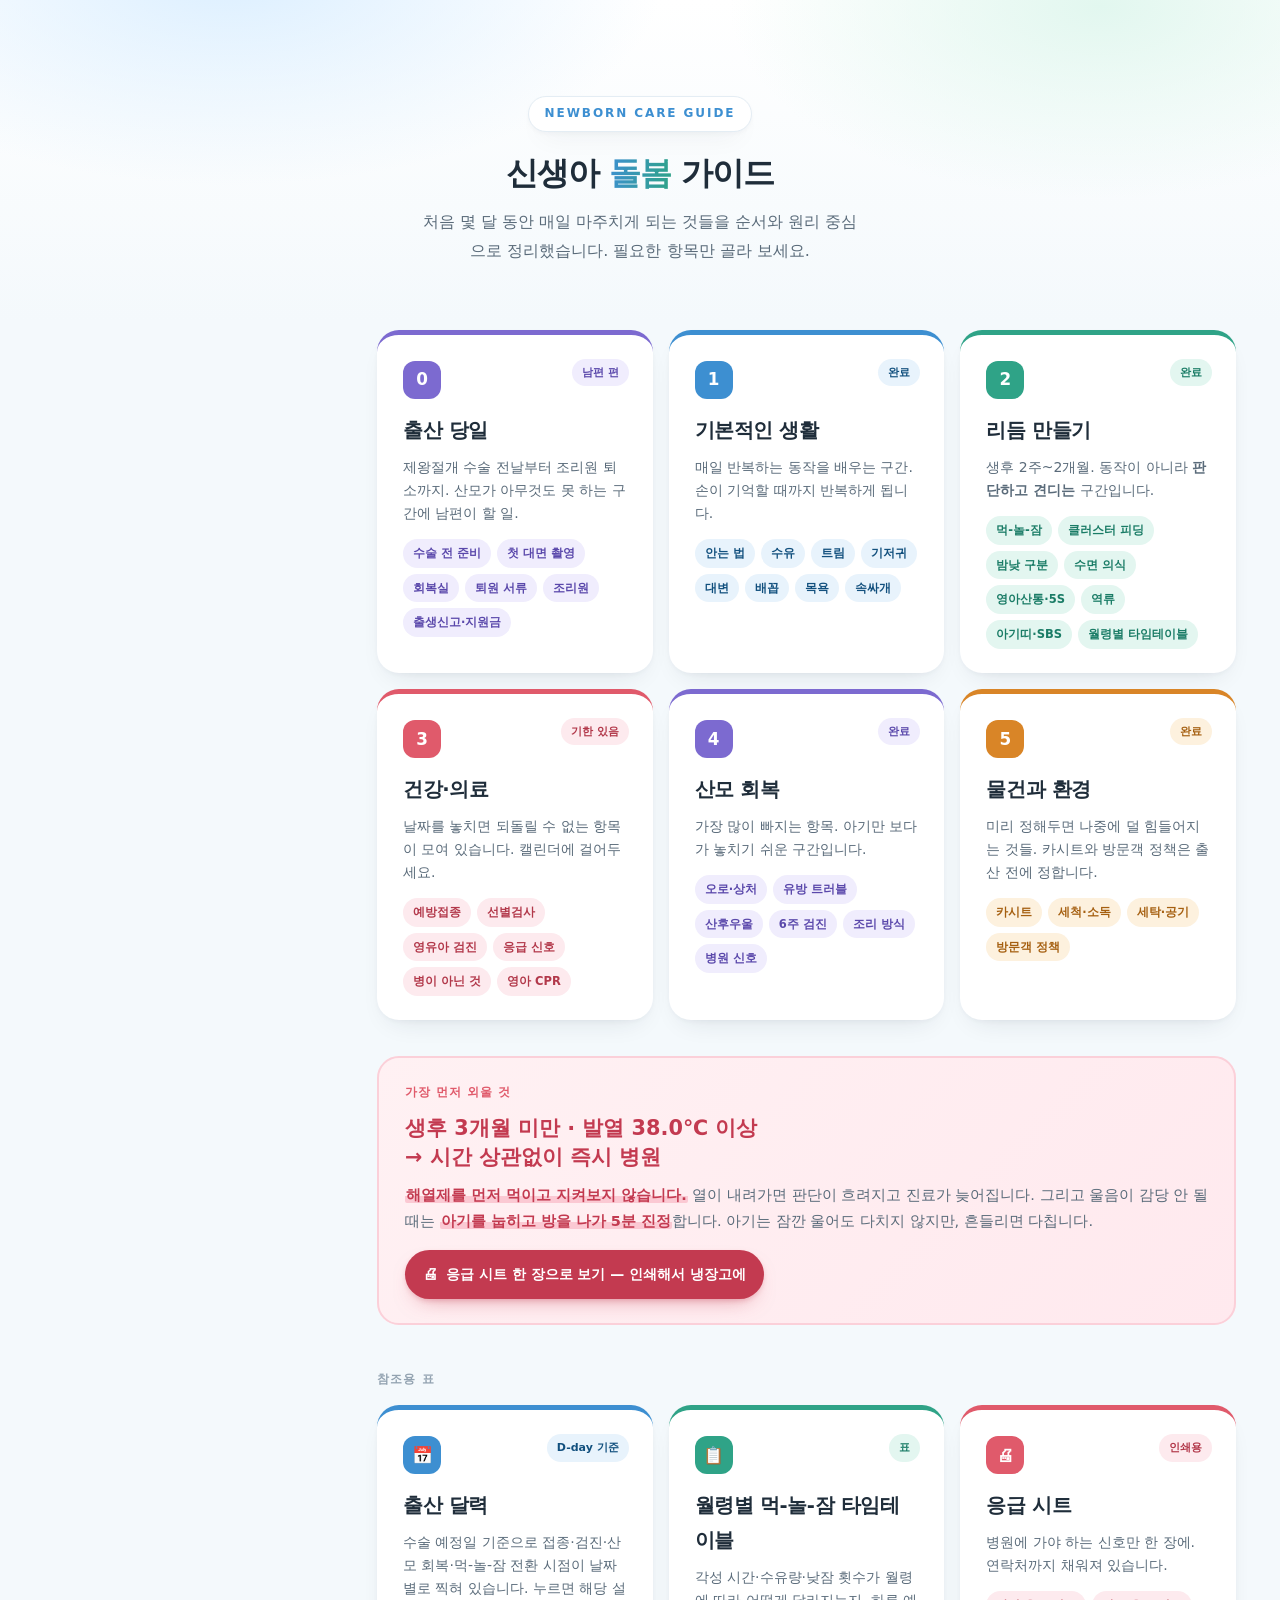
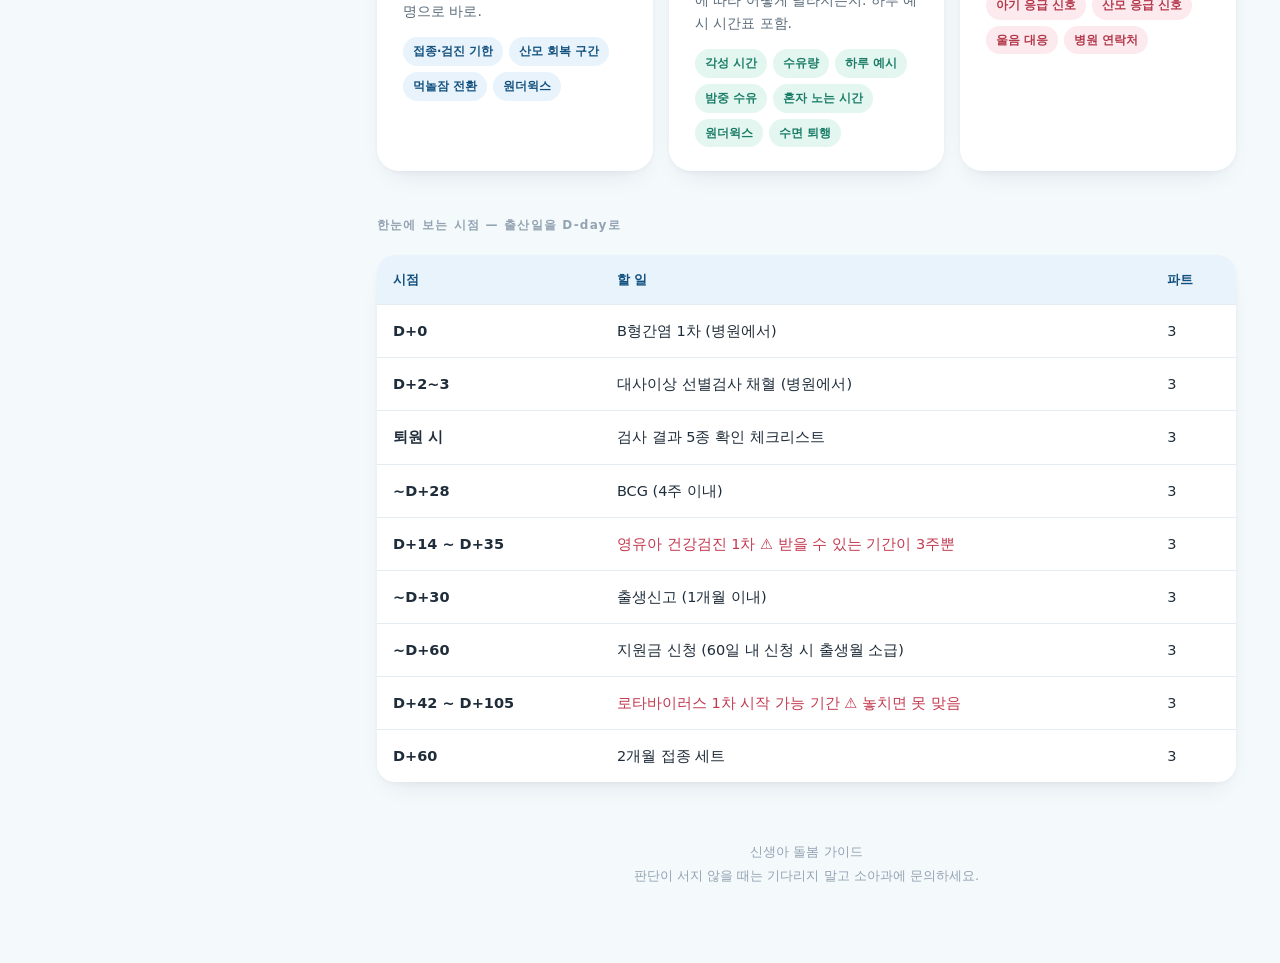
==== commit 81670933: "docs: '창'(시간 창)을 '받을 수 있는 기간'으로 풀어 씀 Co-Authored-By: Claude Fable 5.1 <noreply@anthropic.com>" ====
--- a/index.html
+++ b/index.html
@@ -139,10 +139,10 @@
         <tr><td>D+2~3</td><td class="wrapok">대사이상 선별검사 채혈 (병원에서)</td><td>3</td></tr>
         <tr><td>퇴원 시</td><td class="wrapok">검사 결과 5종 확인 체크리스트</td><td>3</td></tr>
         <tr><td>~D+28</td><td class="wrapok">BCG (4주 이내)</td><td>3</td></tr>
-        <tr><td>D+14 ~ D+35</td><td class="wrapok bad">영유아 건강검진 1차 ⚠️ 창이 3주뿐</td><td>3</td></tr>
+        <tr><td>D+14 ~ D+35</td><td class="wrapok bad">영유아 건강검진 1차 ⚠️ 받을 수 있는 기간이 3주뿐</td><td>3</td></tr>
         <tr><td>~D+30</td><td class="wrapok">출생신고 (1개월 이내)</td><td>3</td></tr>
         <tr><td>~D+60</td><td class="wrapok">지원금 신청 (60일 내 신청 시 출생월 소급)</td><td>3</td></tr>
-        <tr><td>D+42 ~ D+105</td><td class="wrapok bad">로타바이러스 1차 시작 창 ⚠️ 놓치면 못 맞음</td><td>3</td></tr>
+        <tr><td>D+42 ~ D+105</td><td class="wrapok bad">로타바이러스 1차 시작 가능 기간 ⚠️ 놓치면 못 맞음</td><td>3</td></tr>
         <tr><td>D+60</td><td class="wrapok">2개월 접종 세트</td><td>3</td></tr>
       </tbody>
     </table>
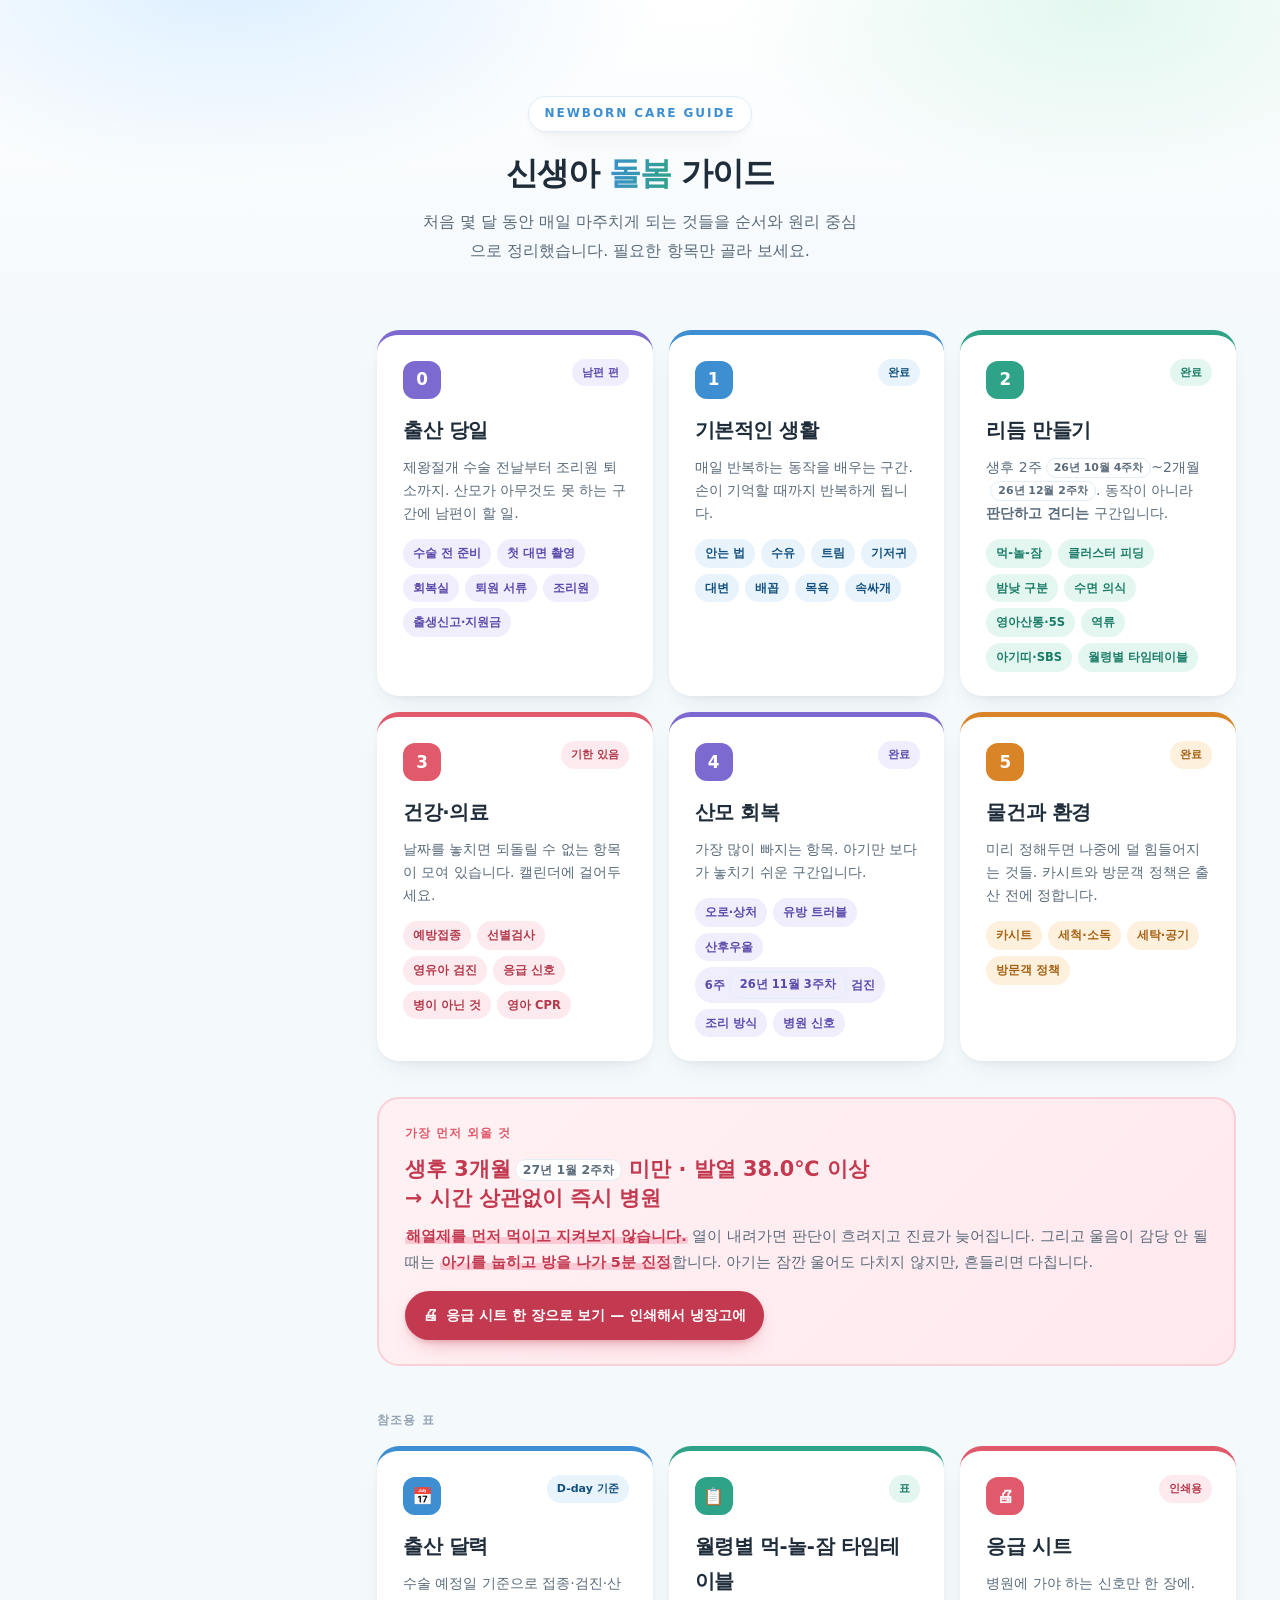
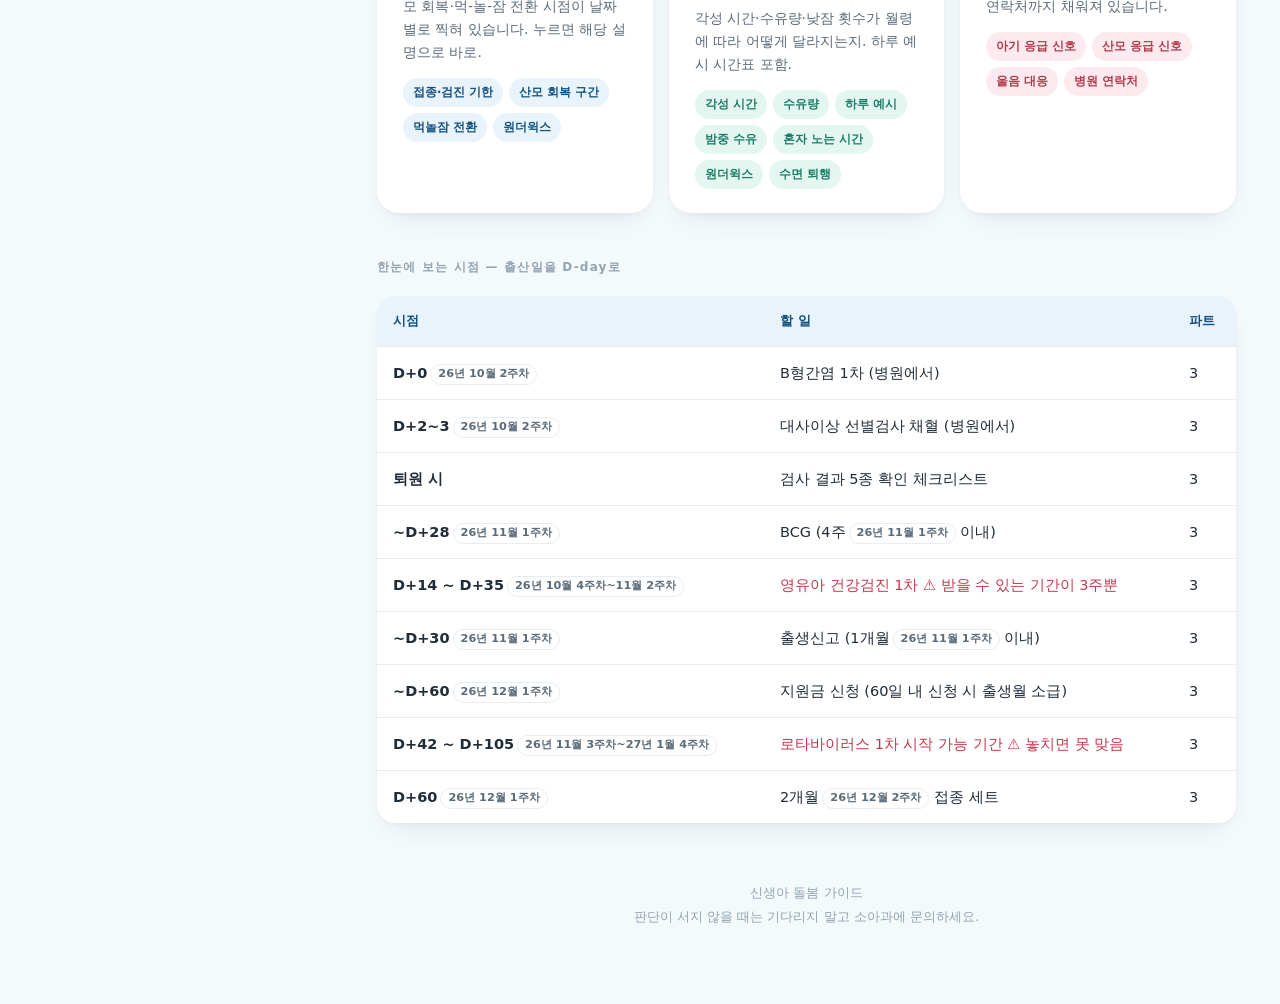
==== commit 9a123e76: "feat: 본문의 생후 N주·N개월을 실제 달력 주차로 자동 표기 (dates.js) - dates.js 신설: D-day(2026-10-06) 단일 출처. 본문 텍스트에서 생후 " ====
--- a/index.html
+++ b/index.html
@@ -157,5 +157,6 @@
   </div>
 </footer>
 
+<script src="dates.js"></script>
 </body>
 </html>
--- a/style.css
+++ b/style.css
@@ -454,6 +454,13 @@
 
 @media(min-width:1180px){body.cal header .wrap,body.cal main.wrap,body.cal footer .wrap{margin-left:auto;margin-right:auto;max-width:920px;padding:0 22px}body.cal header.page-head{text-align:center}}
 
+/* 본문 주차→실제 날짜 주석 (dates.js) */
+.dt{display:inline-block;margin-left:4px;padding:1px 7px;border-radius:99px;font-size:.78em;font-weight:700;letter-spacing:0;line-height:1.5;color:var(--ink-2);background:#fff;border:1px solid var(--line);vertical-align:1px;white-space:nowrap}
+strong .dt,.big .dt{background:#fff;color:var(--ink-2)}
+.big .dt{font-size:.6em;vertical-align:middle}
+td .dt{margin-left:3px}
+@media print{.dt{border-color:#999}}
+
 /* ============ 인쇄 ============ */
 @media print{
   nav.toc,.refs,.pager{display:none}
